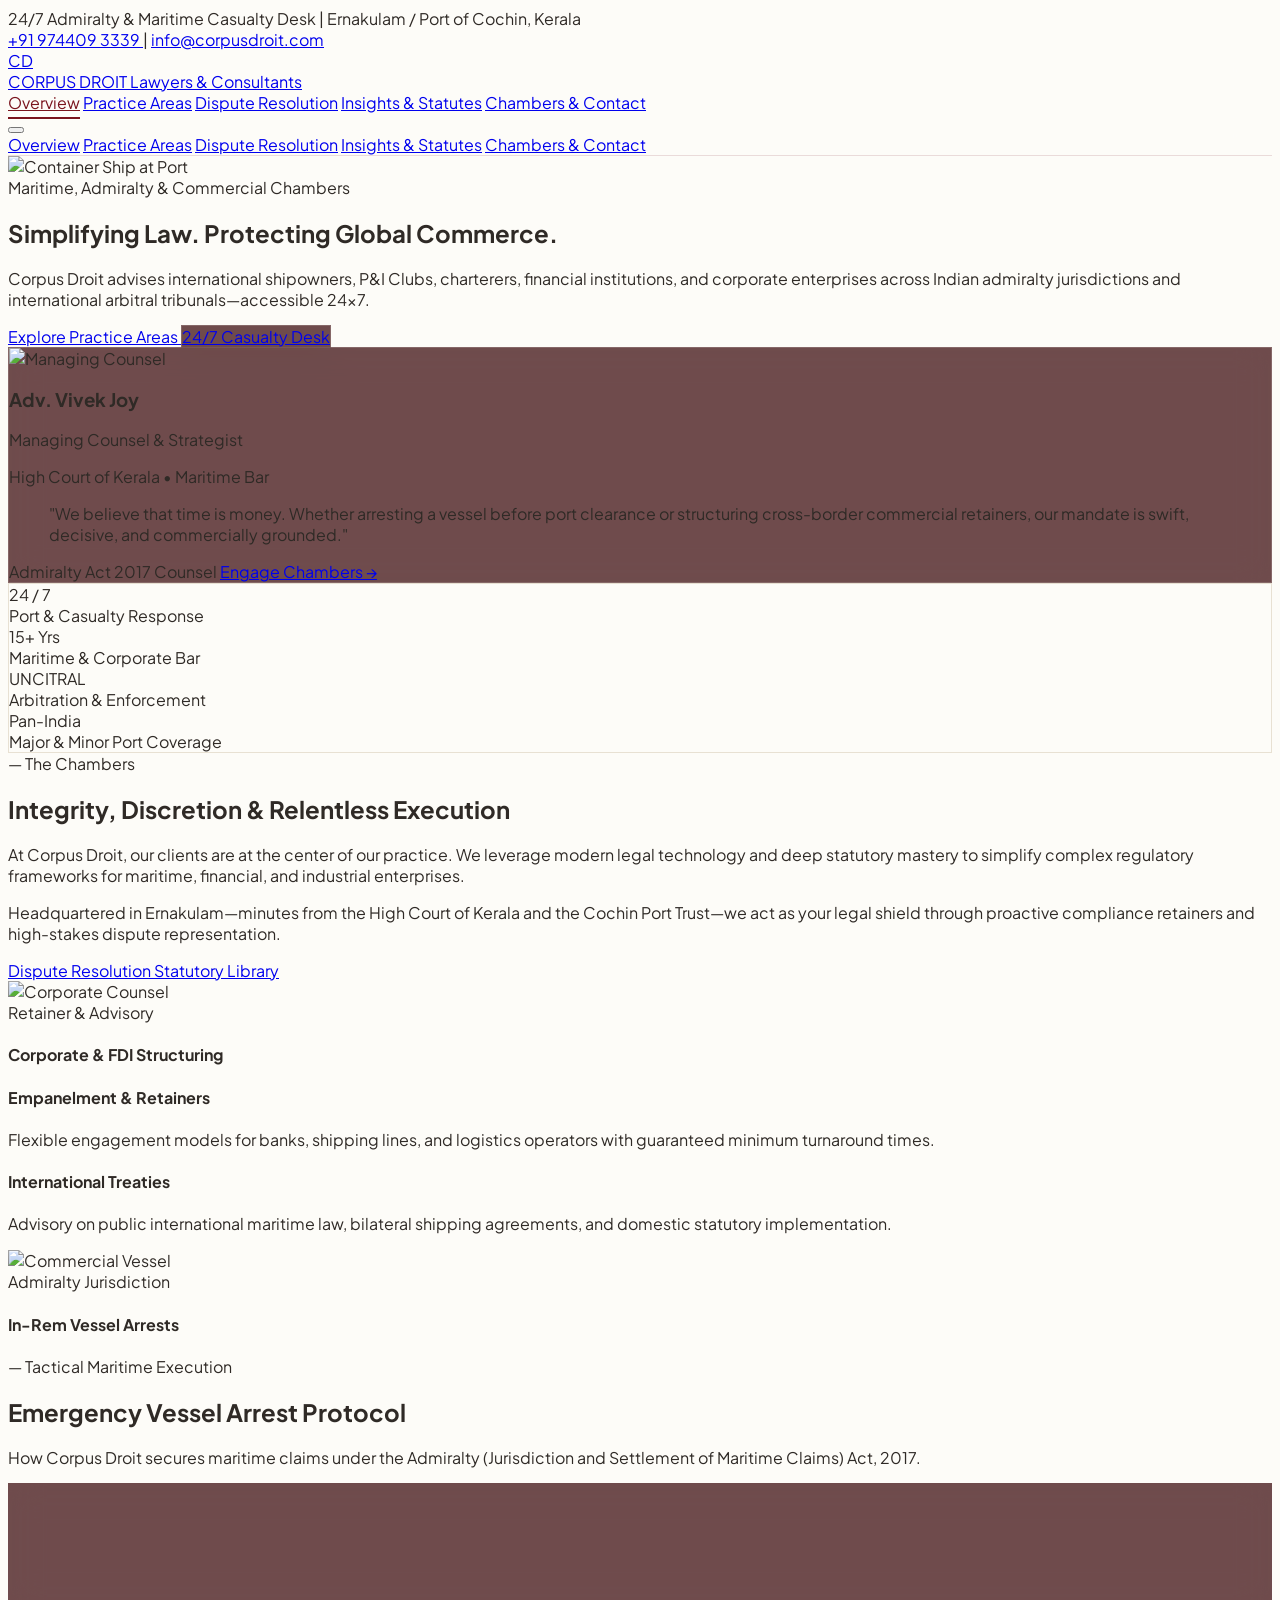
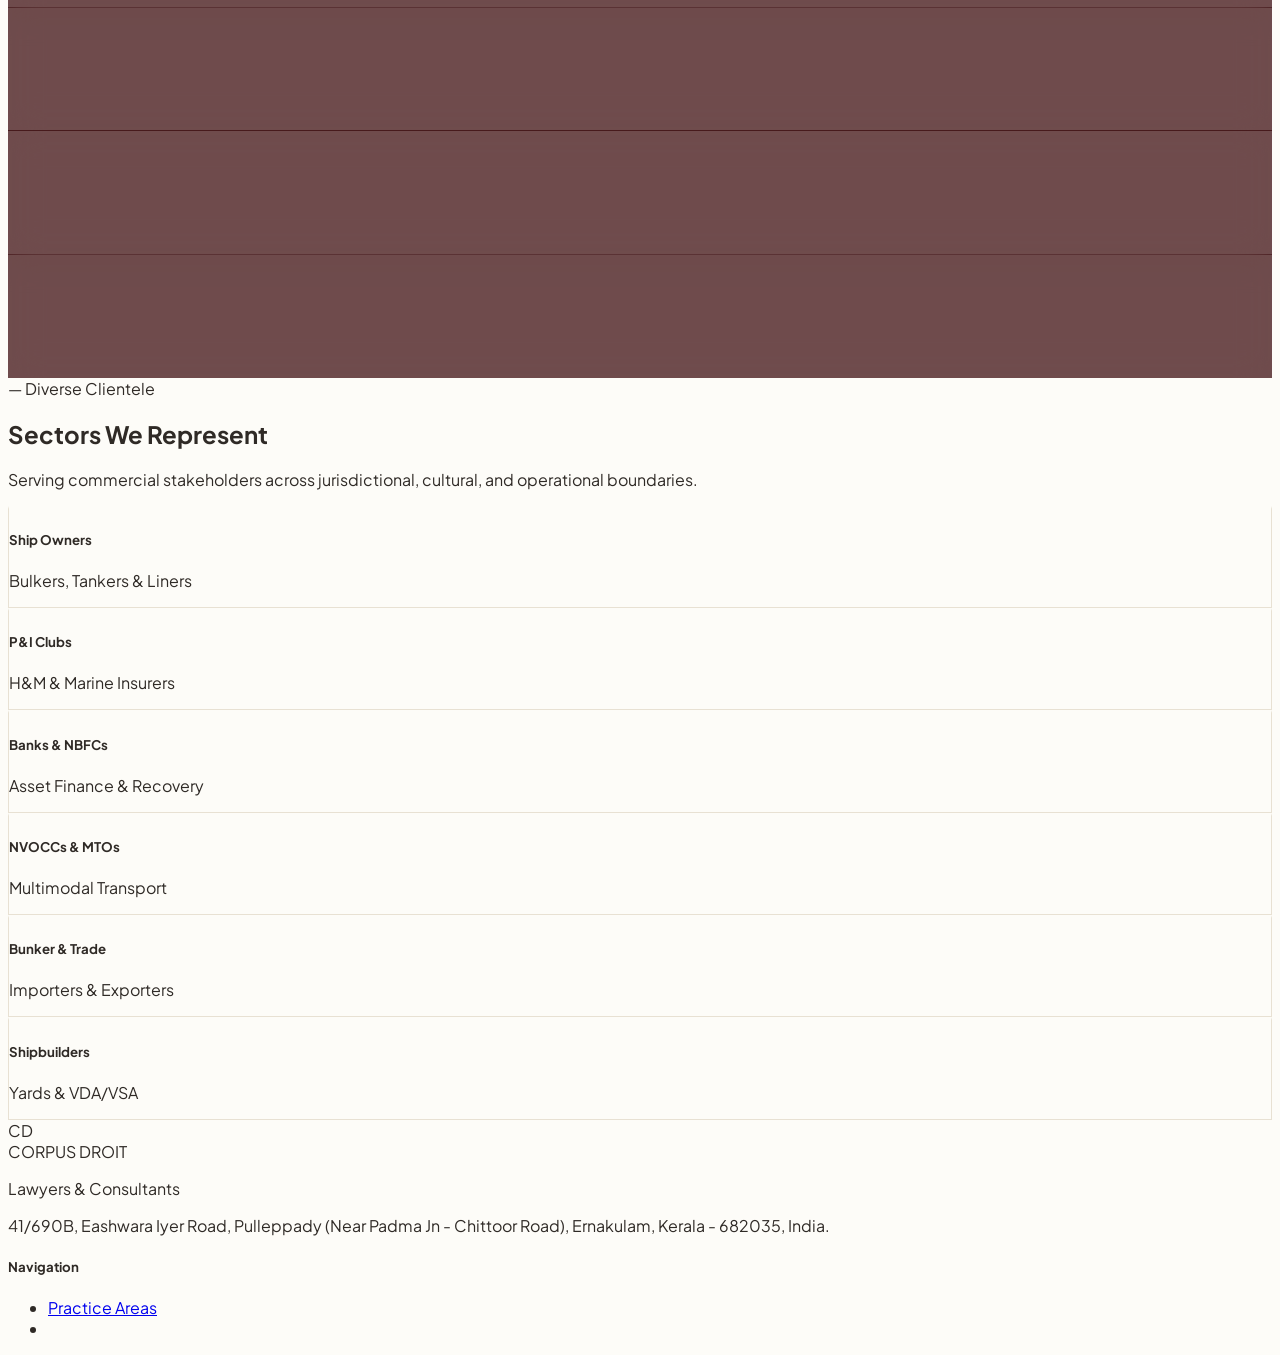
==== docs/corpus droit index.html @ 8329425f "Add files via upload" ====
<!DOCTYPE html>
<html lang="en" class="scroll-smooth">
<head>
  <meta charset="UTF-8">
  <meta name="viewport" content="width=device-width, initial-scale=1.0">
  <title>Corpus Droit | Advocates &amp; Maritime Legal Consultants</title>
  <link rel="preconnect" href="https://fonts.googleapis.com">
  <link rel="preconnect" href="https://fonts.gstatic.com" crossorigin>
  <link href="https://fonts.googleapis.com/css2?family=Cinzel:wght@600;700&family=Playfair+Display:ital,wght@0,600;0,700;1,600&family=Plus+Jakarta+Sans:wght@400;500;600;700&display=swap" rel="stylesheet">
  <script src="https://cdn.tailwindcss.com"></script>
  <script src="https://unpkg.com/lucide@latest"></script>
  <link rel="stylesheet" href="styles.css">
  <script src="main.js"></script>
</head>
<body class="bg-brand-ivory-50 text-brand-ink-800 antialiased">

  <!-- TOP 24/7 CASUALTY STRIP -->
  <div class="bg-brand-red-950 text-brand-ivory-100 text-[11px] py-2 px-4 sm:px-8 border-b border-brand-brass/30">
    <div class="max-w-7xl mx-auto flex justify-between items-center">
      <div class="flex items-center gap-4">
        <span class="flex items-center gap-2 font-semibold text-brand-ivory-50">
          <span class="w-2 h-2 rounded-full bg-emerald-400 animate-pulse"></span>
          24/7 Admiralty &amp; Maritime Casualty Desk
        </span>
        <span class="hidden md:inline text-brand-ivory-300/40">|</span>
        <span class="hidden md:inline text-brand-ivory-200">Ernakulam / Port of Cochin, Kerala</span>
      </div>
      <div class="flex items-center gap-4 font-medium">
        <a href="tel:+919744093339" class="hover:text-brand-brass transition flex items-center gap-1.5">
          <i data-lucide="phone-call" class="w-3 h-3 text-brand-brass"></i> +91 974409 3339
        </a>
        <span class="hidden sm:inline text-brand-ivory-300/40">|</span>
        <a href="mailto:info@corpusdroit.com" class="hidden sm:inline hover:text-brand-brass transition">info@corpusdroit.com</a>
      </div>
    </div>
  </div>

  <!-- STICKY IVORY GLASS HEADER -->
  <header class="sticky top-0 z-50 glass-ivory">
    <div class="max-w-7xl mx-auto px-4 sm:px-8 h-20 flex justify-between items-center">
      <a href="index.html" class="flex items-center gap-3.5 group">
        <div class="w-10 h-10 rounded-[3px] bg-brand-red-800 text-brand-ivory-50 font-logo font-bold text-lg flex items-center justify-center shadow-sm border border-brand-brass/40 group-hover:bg-brand-red-700 transition">
          CD
        </div>
        <div class="flex flex-col">
          <span class="font-logo text-xl sm:text-2xl font-bold tracking-[0.16em] text-brand-red-950">CORPUS DROIT</span>
          <span class="text-[9px] tracking-[0.26em] text-brand-red-800 uppercase font-bold -mt-0.5">Lawyers &amp; Consultants</span>
        </div>
      </a>

      <nav class="hidden lg:flex items-center space-x-8 text-xs font-bold uppercase tracking-wider text-brand-ink-800">
        <a href="index.html" class="nav-link-active">Overview</a>
        <a href="practices.html" class="hover:text-brand-red-800 transition">Practice Areas</a>
        <a href="dispute-resolution.html" class="hover:text-brand-red-800 transition">Dispute Resolution</a>
        <a href="insights.html" class="hover:text-brand-red-800 transition">Insights &amp; Statutes</a>
        <a href="contact.html" class="px-5 py-2.5 bg-brand-red-800 text-brand-ivory-50 rounded-[3px] hover:bg-brand-red-700 transition shadow-sm">Chambers &amp; Contact</a>
      </nav>

      <button id="mobileMenuBtn" class="lg:hidden text-brand-red-950 p-2" aria-label="Toggle Menu">
        <i data-lucide="menu" class="w-6 h-6"></i>
      </button>
    </div>

    <div id="mobileMenu" class="hidden lg:hidden bg-brand-ivory-50 border-t border-brand-ivory-200 px-6 py-5 space-y-3 text-xs font-bold uppercase tracking-wider">
      <a href="index.html" class="block py-2 text-brand-red-800">Overview</a>
      <a href="practices.html" class="block py-2 text-brand-ink-800">Practice Areas</a>
      <a href="dispute-resolution.html" class="block py-2 text-brand-ink-800">Dispute Resolution</a>
      <a href="insights.html" class="block py-2 text-brand-ink-800">Insights &amp; Statutes</a>
      <a href="contact.html" class="block py-2 text-brand-red-800">Chambers &amp; Contact</a>
    </div>
  </header>

  <main>
    <!-- HERO SECTION -->
    <section class="relative bg-brand-red-950 text-brand-ivory-50 min-h-[82vh] flex items-center overflow-hidden border-b-2 border-brand-brass/50">
      <div class="absolute inset-0">
        <img src="https://images.unsplash.com/photo-1518241353330-0f7941c2d9b5?auto=format&fit=crop&w=2000&q=80" alt="Container Ship at Port" class="w-full h-full object-cover opacity-25">
        <div class="absolute inset-0 bg-gradient-to-r from-[#38070B] via-[#38070B]/85 to-[#38070B]/40"></div>
      </div>

      <div class="relative max-w-7xl mx-auto px-4 sm:px-8 py-20 w-full">
        <div class="grid grid-cols-1 lg:grid-cols-12 gap-12 items-center">
          <div class="lg:col-span-7">
            <div class="inline-flex items-center gap-2 px-3.5 py-1.5 rounded-[3px] bg-brand-ivory-50/10 border border-brand-brass/40 text-brand-ivory-100 text-[11px] font-bold tracking-[0.18em] uppercase mb-6 backdrop-blur-md">
              <i data-lucide="anchor" class="w-3.5 h-3.5 text-brand-brass"></i>
              Maritime, Admiralty &amp; Commercial Chambers
            </div>
            <h1 class="font-serif text-4xl sm:text-6xl font-bold leading-[1.12] text-brand-ivory-50 mb-6">
              Simplifying Law. <span class="italic text-brand-brass">Protecting</span> Global Commerce.
            </h1>
            <p class="text-sm sm:text-base text-brand-ivory-200 leading-relaxed max-w-2xl mb-8">
              Corpus Droit advises international shipowners, P&amp;I Clubs, charterers, financial institutions, and corporate enterprises across Indian admiralty jurisdictions and international arbitral tribunals—accessible 24x7.
            </p>
            <div class="flex flex-wrap gap-4">
              <a href="practices.html" class="px-7 py-3.5 bg-brand-ivory-50 text-brand-red-950 font-bold text-xs uppercase tracking-widest rounded-[3px] hover:bg-brand-ivory-200 transition shadow-lg inline-flex items-center gap-2">
                Explore Practice Areas <i data-lucide="arrow-right" class="w-4 h-4"></i>
              </a>
              <a href="contact.html" class="px-7 py-3.5 glass-oxblood text-brand-ivory-50 font-bold text-xs uppercase tracking-widest rounded-[3px] hover:bg-brand-red-800/80 transition inline-flex items-center gap-2">
                <i data-lucide="shield-alert" class="w-4 h-4 text-brand-brass"></i> 24/7 Casualty Desk
              </a>
            </div>
          </div>

          <!-- LEAD COUNSEL GLASS CARD -->
          <div class="lg:col-span-5">
            <div class="glass-oxblood rounded-md p-8 shadow-2xl">
              <div class="flex items-center gap-4 mb-6">
                <img src="https://images.unsplash.com/photo-1556157382-97eda2d62296?auto=format&fit=crop&w=400&q=80" alt="Managing Counsel" class="w-16 h-16 rounded-full object-cover border-2 border-brand-brass shadow-md">
                <div>
                  <h3 class="font-serif text-xl font-bold text-brand-ivory-50">Adv. Vivek Joy</h3>
                  <p class="text-[11px] font-bold text-brand-brass uppercase tracking-wider">Managing Counsel &amp; Strategist</p>
                  <p class="text-[11px] text-brand-ivory-200/80 mt-0.5">High Court of Kerala &bull; Maritime Bar</p>
                </div>
              </div>
              <blockquote class="text-xs text-brand-ivory-100/90 italic leading-relaxed border-l-2 border-brand-brass pl-4 mb-6">
                "We believe that time is money. Whether arresting a vessel before port clearance or structuring cross-border commercial retainers, our mandate is swift, decisive, and commercially grounded."
              </blockquote>
              <div class="pt-4 border-t border-brand-ivory-50/15 flex justify-between items-center text-[11px] text-brand-ivory-200">
                <span>Admiralty Act 2017 Counsel</span>
                <a href="contact.html" class="text-brand-brass font-bold hover:underline">Engage Chambers &rarr;</a>
              </div>
            </div>
          </div>
        </div>
      </div>
    </section>

    <!-- FLOATING METRICS BAR -->
    <section class="relative -mt-8 z-10 max-w-6xl mx-auto px-4 sm:px-8">
      <div class="glass-card-ivory rounded-md shadow-xl p-6 sm:p-8 grid grid-cols-2 lg:grid-cols-4 gap-6 divide-y lg:divide-y-0 lg:divide-x divide-brand-ivory-200">
        <div class="text-center pt-3 lg:pt-0">
          <div class="font-serif text-3xl sm:text-4xl font-bold text-brand-red-800">24 / 7</div>
          <div class="text-[11px] font-bold uppercase tracking-widest text-brand-ink-600 mt-1">Port &amp; Casualty Response</div>
        </div>
        <div class="text-center pt-3 lg:pt-0">
          <div class="font-serif text-3xl sm:text-4xl font-bold text-brand-red-800">15+ Yrs</div>
          <div class="text-[11px] font-bold uppercase tracking-widest text-brand-ink-600 mt-1">Maritime &amp; Corporate Bar</div>
        </div>
        <div class="text-center pt-3 lg:pt-0">
          <div class="font-serif text-3xl sm:text-4xl font-bold text-brand-red-800">UNCITRAL</div>
          <div class="text-[11px] font-bold uppercase tracking-widest text-brand-ink-600 mt-1">Arbitration &amp; Enforcement</div>
        </div>
        <div class="text-center pt-3 lg:pt-0">
          <div class="font-serif text-3xl sm:text-4xl font-bold text-brand-red-800">Pan-India</div>
          <div class="text-[11px] font-bold uppercase tracking-widest text-brand-ink-600 mt-1">Major &amp; Minor Port Coverage</div>
        </div>
      </div>
    </section>

    <!-- FIRM ETHOS & VISUAL GALLERY -->
    <section class="py-24 bg-brand-ivory-50">
      <div class="max-w-7xl mx-auto px-4 sm:px-8">
        <div class="grid grid-cols-1 lg:grid-cols-12 gap-14 items-center">
          <div class="lg:col-span-5">
            <span class="text-[11px] font-bold text-brand-red-800 uppercase tracking-[0.18em]">— The Chambers</span>
            <h2 class="font-serif text-3xl sm:text-4xl font-bold text-brand-ink-950 mt-3 mb-6 leading-tight">
              Integrity, Discretion &amp; Relentless Execution
            </h2>
            <p class="text-sm text-brand-ink-600 leading-relaxed mb-4">
              At Corpus Droit, our clients are at the center of our practice. We leverage modern legal technology and deep statutory mastery to simplify complex regulatory frameworks for maritime, financial, and industrial enterprises.
            </p>
            <p class="text-sm text-brand-ink-600 leading-relaxed mb-8">
              Headquartered in Ernakulam—minutes from the High Court of Kerala and the Cochin Port Trust—we act as your legal shield through proactive compliance retainers and high-stakes dispute representation.
            </p>
            <div class="flex flex-wrap gap-4">
              <a href="dispute-resolution.html" class="px-6 py-3 bg-brand-red-800 text-brand-ivory-50 text-xs font-bold uppercase tracking-wider rounded-[3px] hover:bg-brand-red-700 transition">
                Dispute Resolution
              </a>
              <a href="insights.html" class="px-6 py-3 border border-brand-red-800 text-brand-red-800 text-xs font-bold uppercase tracking-wider rounded-[3px] hover:bg-brand-red-800 hover:text-brand-ivory-50 transition">
                Statutory Library
              </a>
            </div>
          </div>

          <div class="lg:col-span-7 grid grid-cols-1 sm:grid-cols-2 gap-6">
            <div class="space-y-6">
              <div class="relative rounded-md overflow-hidden shadow-lg group">
                <img src="https://images.unsplash.com/photo-1507679799987-c73779587ccf?auto=format&fit=crop&w=600&q=80" alt="Corporate Counsel" class="w-full h-64 object-cover group-hover:scale-105 transition duration-500">
                <div class="absolute inset-0 bg-gradient-to-t from-[#38070B]/90 via-transparent to-transparent flex items-end p-5">
                  <div>
                    <span class="text-[10px] font-bold text-brand-brass uppercase tracking-widest">Retainer &amp; Advisory</span>
                    <h4 class="font-serif text-brand-ivory-50 font-bold text-lg">Corporate &amp; FDI Structuring</h4>
                  </div>
                </div>
              </div>
              <div class="p-6 bg-brand-ivory-100 border border-brand-ivory-200 rounded-md">
                <div class="w-10 h-10 rounded-[3px] bg-brand-red-100 text-brand-red-800 flex items-center justify-center mb-3">
                  <i data-lucide="briefcase" class="w-5 h-5"></i>
                </div>
                <h4 class="font-serif text-lg font-bold text-brand-ink-950 mb-2">Empanelment &amp; Retainers</h4>
                <p class="text-xs text-brand-ink-600 leading-relaxed">Flexible engagement models for banks, shipping lines, and logistics operators with guaranteed minimum turnaround times.</p>
              </div>
            </div>

            <div class="space-y-6 sm:mt-8">
              <div class="p-6 bg-brand-ivory-100 border border-brand-ivory-200 rounded-md">
                <div class="w-10 h-10 rounded-[3px] bg-brand-red-100 text-brand-red-800 flex items-center justify-center mb-3">
                  <i data-lucide="globe-2" class="w-5 h-5"></i>
                </div>
                <h4 class="font-serif text-lg font-bold text-brand-ink-950 mb-2">International Treaties</h4>
                <p class="text-xs text-brand-ink-600 leading-relaxed">Advisory on public international maritime law, bilateral shipping agreements, and domestic statutory implementation.</p>
              </div>
              <div class="relative rounded-md overflow-hidden shadow-lg group">
                <img src="https://images.unsplash.com/photo-1541872703-74c5e44368f9?auto=format&fit=crop&w=600&q=80" alt="Commercial Vessel" class="w-full h-64 object-cover group-hover:scale-105 transition duration-500">
                <div class="absolute inset-0 bg-gradient-to-t from-[#38070B]/90 via-transparent to-transparent flex items-end p-5">
                  <div>
                    <span class="text-[10px] font-bold text-brand-brass uppercase tracking-widest">Admiralty Jurisdiction</span>
                    <h4 class="font-serif text-brand-ivory-50 font-bold text-lg">In-Rem Vessel Arrests</h4>
                  </div>
                </div>
              </div>
            </div>
          </div>
        </div>
      </div>
    </section>

    <!-- INFOGRAPHIC: EMERGENCY VESSEL ARREST WORKFLOW -->
    <section class="py-24 bg-brand-red-950 text-brand-ivory-50 border-y border-brand-brass/30">
      <div class="max-w-7xl mx-auto px-4 sm:px-8">
        <div class="text-center max-w-2xl mx-auto mb-16">
          <span class="text-[11px] font-bold text-brand-brass uppercase tracking-[0.18em]">— Tactical Maritime Execution</span>
          <h2 class="font-serif text-3xl sm:text-4xl font-bold mt-2 mb-4">Emergency Vessel Arrest Protocol</h2>
          <p class="text-xs sm:text-sm text-brand-ivory-200">How Corpus Droit secures maritime claims under the Admiralty (Jurisdiction and Settlement of Maritime Claims) Act, 2017.</p>
        </div>

        <div class="grid grid-cols-1 md:grid-cols-4 gap-6">
          <div class="glass-oxblood p-6 rounded-md relative">
            <span class="font-serif text-4xl font-bold text-brand-ivory-50/15 absolute top-4 right-5">01</span>
            <div class="w-10 h-10 rounded-[3px] bg-brand-red-800 text-brand-brass flex items-center justify-center mb-4">
              <i data-lucide="radio" class="w-5 h-5"></i>
            </div>
            <h4 class="font-serif text-lg font-bold text-brand-ivory-50 mb-2">Claim Verification</h4>
            <p class="text-xs text-brand-ivory-200 leading-relaxed">Rapid audit of Section 4 maritime claims (bunkers, crew wages, charter defaults, cargo damage) and vessel AIS tracking.</p>
          </div>

          <div class="glass-oxblood p-6 rounded-md relative">
            <span class="font-serif text-4xl font-bold text-brand-ivory-50/15 absolute top-4 right-5">02</span>
            <div class="w-10 h-10 rounded-[3px] bg-brand-red-800 text-brand-brass flex items-center justify-center mb-4">
              <i data-lucide="file-search" class="w-5 h-5"></i>
            </div>
            <h4 class="font-serif text-lg font-bold text-brand-ivory-50 mb-2">Caveat &amp; Plaint</h4>
            <p class="text-xs text-brand-ivory-200 leading-relaxed">Inspection of the High Court Caveat Warrant Register and immediate drafting of the Admiralty Suit &amp; Urgency Affidavit.</p>
          </div>

          <div class="glass-oxblood p-6 rounded-md relative">
            <span class="font-serif text-4xl font-bold text-brand-ivory-50/15 absolute top-4 right-5">03</span>
            <div class="w-10 h-10 rounded-[3px] bg-brand-red-800 text-brand-brass flex items-center justify-center mb-4">
              <i data-lucide="gavel" class="w-5 h-5"></i>
            </div>
            <h4 class="font-serif text-lg font-bold text-brand-ivory-50 mb-2">Ex-Parte Warrant</h4>
            <p class="text-xs text-brand-ivory-200 leading-relaxed">Urgent mention before the Admiralty Bench for an ex-parte Warrant of Arrest against the vessel, hull, machinery, and tackle.</p>
          </div>

          <div class="glass-oxblood p-6 rounded-md relative">
            <span class="font-serif text-4xl font-bold text-brand-ivory-50/15 absolute top-4 right-5">04</span>
            <div class="w-10 h-10 rounded-[3px] bg-brand-red-800 text-brand-brass flex items-center justify-center mb-4">
              <i data-lucide="anchor" class="w-5 h-5"></i>
            </div>
            <h4 class="font-serif text-lg font-bold text-brand-ivory-50 mb-2">Port Execution</h4>
            <p class="text-xs text-brand-ivory-200 leading-relaxed">Immediate service on the Admiralty Marshall, Port Conservator, and Customs to withhold outward port clearance until security is furnished.</p>
          </div>
        </div>
      </div>
    </section>

    <!-- CLIENT SECTORS -->
    <section class="py-24 bg-brand-ivory-100 border-b border-brand-ivory-200">
      <div class="max-w-7xl mx-auto px-4 sm:px-8 text-center">
        <span class="text-[11px] font-bold text-brand-red-800 uppercase tracking-[0.18em]">— Diverse Clientele</span>
        <h2 class="font-serif text-3xl sm:text-4xl font-bold text-brand-ink-950 mt-2 mb-4">Sectors We Represent</h2>
        <p class="text-sm text-brand-ink-600 max-w-2xl mx-auto mb-14">Serving commercial stakeholders across jurisdictional, cultural, and operational boundaries.</p>

        <div class="grid grid-cols-2 md:grid-cols-3 lg:grid-cols-6 gap-5">
          <div class="heritage-card p-6 rounded-md">
            <i data-lucide="ship" class="w-7 h-7 text-brand-red-800 mx-auto mb-3"></i>
            <h5 class="text-xs font-bold text-brand-ink-950">Ship Owners</h5>
            <p class="text-[11px] text-brand-ink-600 mt-1">Bulkers, Tankers &amp; Liners</p>
          </div>
          <div class="heritage-card p-6 rounded-md">
            <i data-lucide="shield" class="w-7 h-7 text-brand-red-800 mx-auto mb-3"></i>
            <h5 class="text-xs font-bold text-brand-ink-950">P&amp;I Clubs</h5>
            <p class="text-[11px] text-brand-ink-600 mt-1">H&amp;M &amp; Marine Insurers</p>
          </div>
          <div class="heritage-card p-6 rounded-md">
            <i data-lucide="landmark" class="w-7 h-7 text-brand-red-800 mx-auto mb-3"></i>
            <h5 class="text-xs font-bold text-brand-ink-950">Banks &amp; NBFCs</h5>
            <p class="text-[11px] text-brand-ink-600 mt-1">Asset Finance &amp; Recovery</p>
          </div>
          <div class="heritage-card p-6 rounded-md">
            <i data-lucide="container" class="w-7 h-7 text-brand-red-800 mx-auto mb-3"></i>
            <h5 class="text-xs font-bold text-brand-ink-950">NVOCCs &amp; MTOs</h5>
            <p class="text-[11px] text-brand-ink-600 mt-1">Multimodal Transport</p>
          </div>
          <div class="heritage-card p-6 rounded-md">
            <i data-lucide="fuel" class="w-7 h-7 text-brand-red-800 mx-auto mb-3"></i>
            <h5 class="text-xs font-bold text-brand-ink-950">Bunker &amp; Trade</h5>
            <p class="text-[11px] text-brand-ink-600 mt-1">Importers &amp; Exporters</p>
          </div>
          <div class="heritage-card p-6 rounded-md">
            <i data-lucide="hammer" class="w-7 h-7 text-brand-red-800 mx-auto mb-3"></i>
            <h5 class="text-xs font-bold text-brand-ink-950">Shipbuilders</h5>
            <p class="text-[11px] text-brand-ink-600 mt-1">Yards &amp; VDA/VSA</p>
          </div>
        </div>
      </div>
    </section>
  </main>

  <!-- GLOBAL FOOTER -->
  <footer class="bg-brand-red-950 text-brand-ivory-100 pt-16 pb-8 border-t-2 border-brand-brass/50 text-xs">
    <div class="max-w-7xl mx-auto px-4 sm:px-8">
      <div class="grid grid-cols-1 md:grid-cols-4 gap-10 pb-12 border-b border-brand-ivory-50/15">
        <div class="md:col-span-2">
          <div class="flex items-center gap-3 mb-3">
            <div class="w-8 h-8 rounded-[3px] bg-brand-red-800 text-brand-ivory-50 font-logo font-bold flex items-center justify-center border border-brand-brass/40">CD</div>
            <span class="font-logo text-xl font-bold tracking-[0.16em] text-brand-ivory-50">CORPUS DROIT</span>
          </div>
          <p class="text-[10px] tracking-[0.22em] text-brand-brass uppercase font-bold">Lawyers &amp; Consultants</p>
          <p class="text-brand-ivory-200/80 mt-4 leading-relaxed max-w-md">
            41/690B, Eashwara Iyer Road, Pulleppady (Near Padma Jn - Chittoor Road), Ernakulam, Kerala - 682035, India.
          </p>
        </div>

        <div>
          <h5 class="font-bold text-brand-ivory-50 uppercase tracking-widest mb-4">Navigation</h5>
          <ul class="space-y-2.5 text-brand-ivory-200/80">
            <li><a href="practices.html" class="hover:text-brand-brass transition">Practice Areas</a></li>
            <li><a href="dispute-resolution.html" class
---- docs/styles.css ----
/* ==========================================================================
   CORPUS DROIT — Heritage Ivory & Crimson Design System
   ========================================================================== */

:root {
  --red-950: #38070B;
  --red-900: #590D14;
  --red-800: #7A141D;
  --red-700: #991B26;
  --red-100: #F9ECEC;

  --ivory-50: #FDFCF8;
  --ivory-100: #F6F2E9;
  --ivory-200: #E8E1D3;
  --ivory-300: #D5CBB8;

  --ink-950: #181513;
  --ink-800: #2F2A26;
  --ink-600: #5E564F;
  --ink-400: #8F867D;

  --brass: #B08D57;
}

body {
  background-color: var(--ivory-50);
  color: var(--ink-800);
  font-family: 'Plus Jakarta Sans', sans-serif;
}

body.modal-open {
  overflow: hidden;
}

/* Glassmorphism Surfaces */
.glass-ivory {
  background: rgba(253, 252, 248, 0.86);
  backdrop-filter: blur(16px);
  -webkit-backdrop-filter: blur(16px);
  border-bottom: 1px solid rgba(122, 20, 29, 0.14);
}

.glass-oxblood {
  background: rgba(56, 7, 11, 0.72);
  backdrop-filter: blur(16px);
  -webkit-backdrop-filter: blur(16px);
  border: 1px solid rgba(253, 252, 248, 0.16);
}

.glass-card-ivory {
  background: rgba(253, 252, 248, 0.92);
  backdrop-filter: blur(12px);
  -webkit-backdrop-filter: blur(12px);
  border: 1px solid var(--ivory-200);
}

/* Practice & Editorial Card Hover */
.heritage-card {
  background-color: var(--ivory-50);
  border: 1px solid var(--ivory-200);
  border-top: 3px solid transparent;
  transition: transform 0.25s ease, border-color 0.25s ease, box-shadow 0.25s ease;
}

.heritage-card:hover {
  transform: translateY(-4px);
  border-top-color: var(--red-800);
  border-color: rgba(122, 20, 29, 0.35);
  box-shadow: 0 18px 36px -12px rgba(56, 7, 11, 0.12);
}

/* Active Navigation Underline */
.nav-link-active {
  color: var(--red-800) !important;
  position: relative;
}

.nav-link-active::after {
  content: '';
  position: absolute;
  bottom: -6px;
  left: 0;
  width: 100%;
  height: 2px;
  background-color: var(--red-800);
}

/* Custom Scrollbar for Modal */
.legal-scroll::-webkit-scrollbar {
  width: 6px;
}
.legal-scroll::-webkit-scrollbar-track {
  background: var(--ivory-100);
}
.legal-scroll::-webkit-scrollbar-thumb {
  background: var(--ivory-300);
  border-radius: 3px;
}
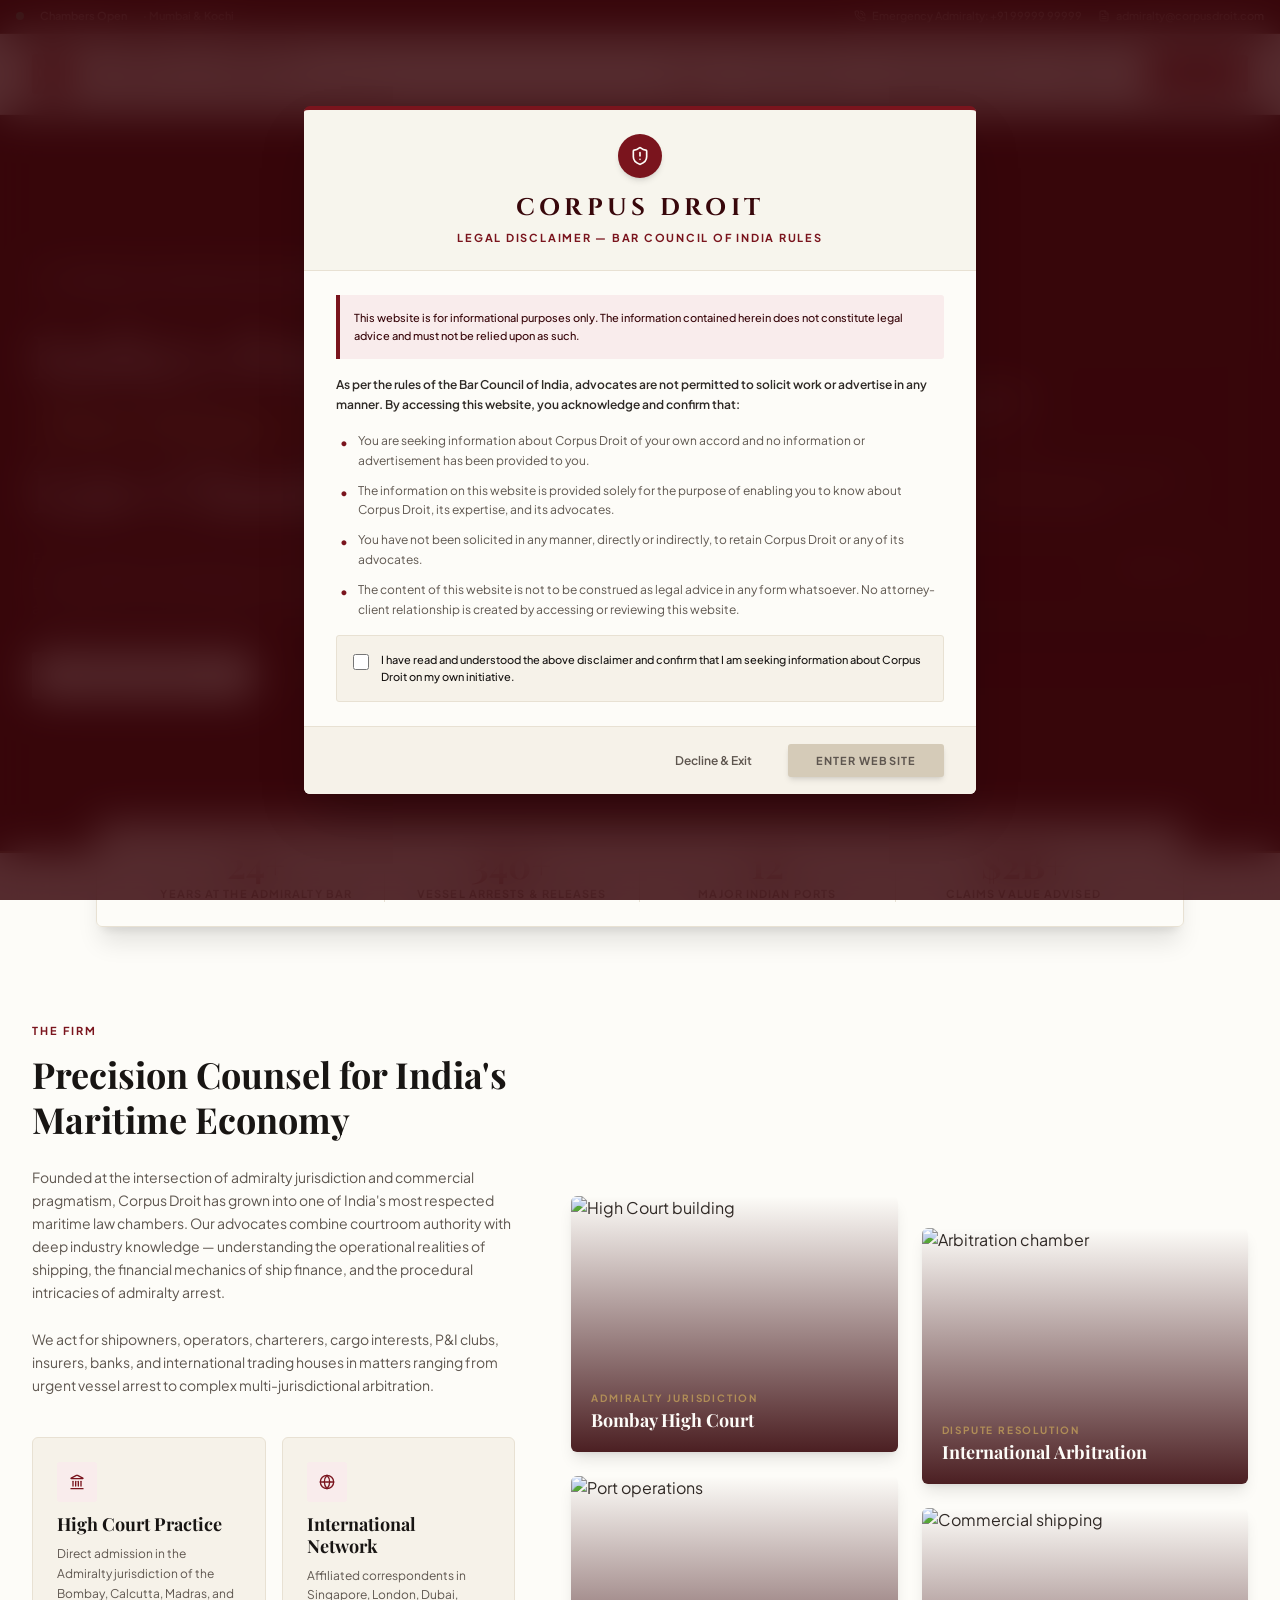
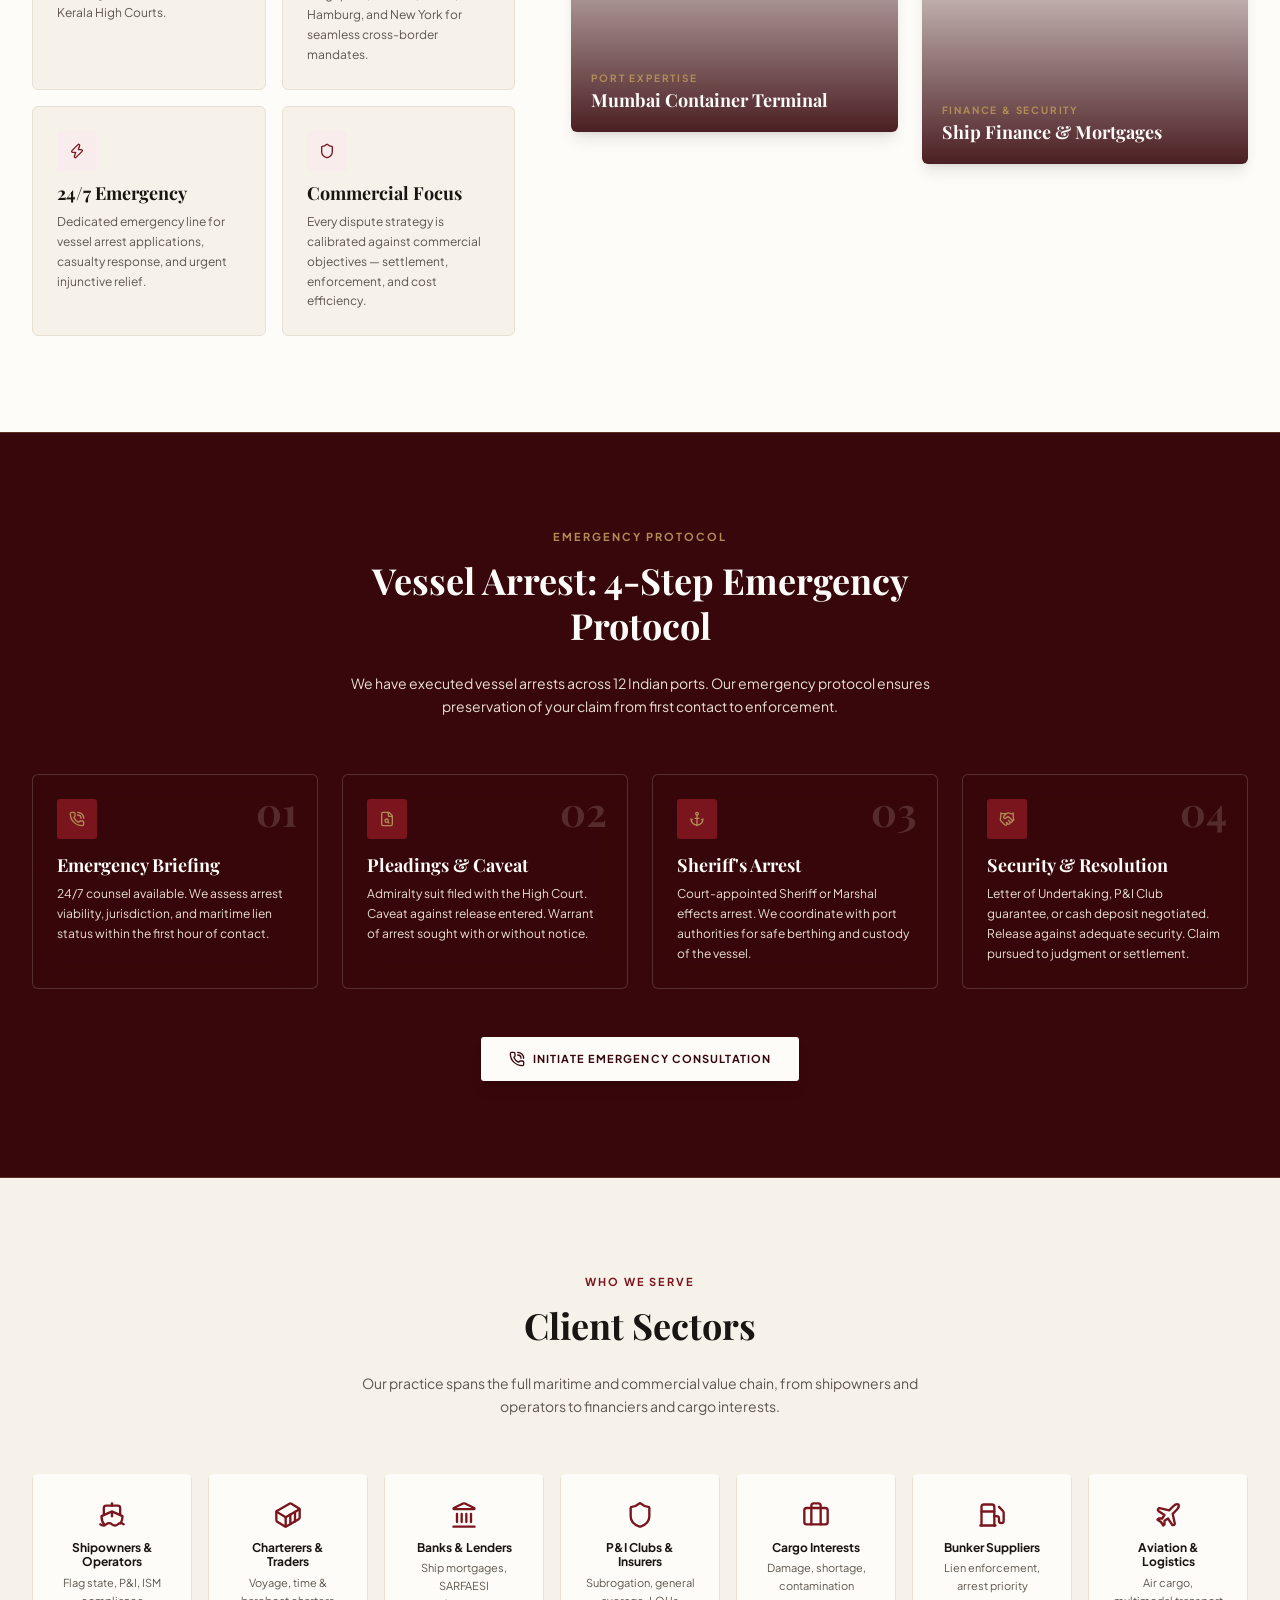
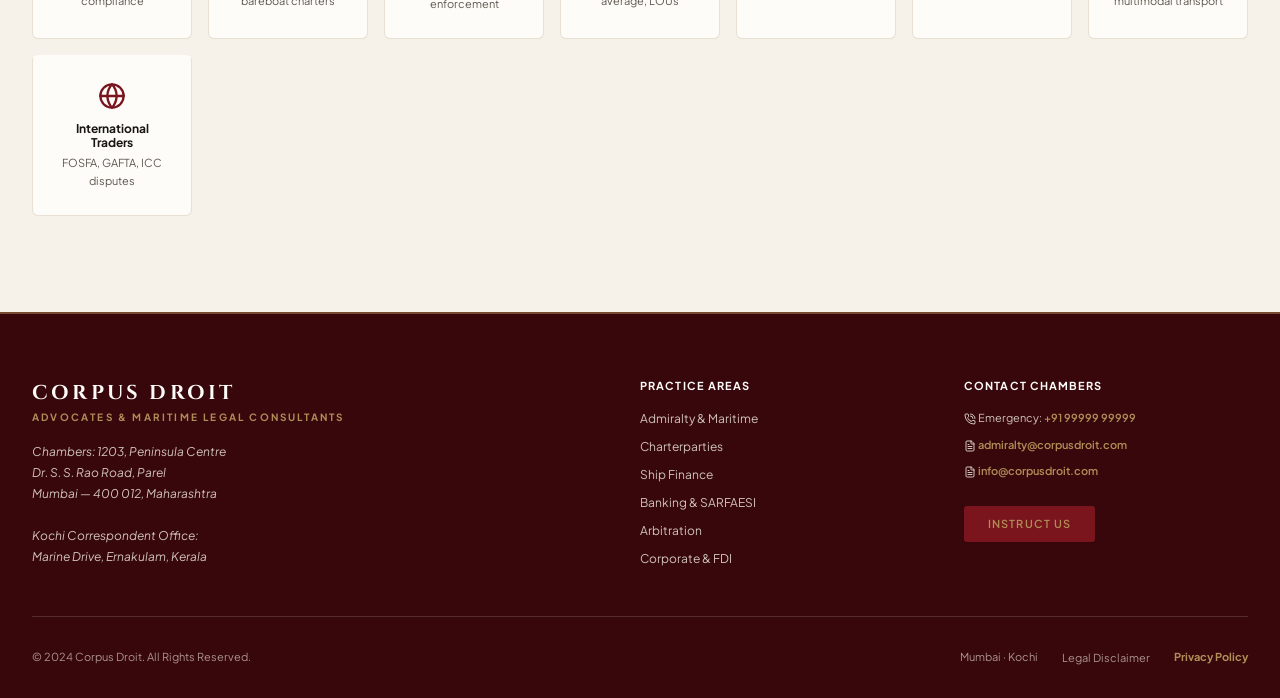
==== commit bc374411: "Re-engineer website: remove all CDN deps, bespoke CSS/JS - Remove Tailwind CDN and Lucide CDN from a" ====
--- a/docs/corpus droit index.html
+++ b/docs/corpus droit index.html
@@ -1,329 +1,396 @@
 <!DOCTYPE html>
-<html lang="en" class="scroll-smooth">
+<html lang="en">
 <head>
   <meta charset="UTF-8">
   <meta name="viewport" content="width=device-width, initial-scale=1.0">
-  <title>Corpus Droit | Advocates &amp; Maritime Legal Consultants</title>
+  <title>Corpus Droit — Advocates &amp; Maritime Legal Consultants</title>
+  <meta name="description" content="Corpus Droit is a premier Indian maritime and commercial law chambers with deep expertise in admiralty practice, ship arrest, charterparty disputes, and international arbitration.">
   <link rel="preconnect" href="https://fonts.googleapis.com">
   <link rel="preconnect" href="https://fonts.gstatic.com" crossorigin>
-  <link href="https://fonts.googleapis.com/css2?family=Cinzel:wght@600;700&family=Playfair+Display:ital,wght@0,600;0,700;1,600&family=Plus+Jakarta+Sans:wght@400;500;600;700&display=swap" rel="stylesheet">
-  <script src="https://cdn.tailwindcss.com"></script>
-  <script src="https://unpkg.com/lucide@latest"></script>
+  <link href="https://fonts.googleapis.com/css2?family=Cinzel:wght@700&family=Playfair+Display:ital,wght@0,700;1,700&family=Plus+Jakarta+Sans:wght@400;500;600;700&display=swap" rel="stylesheet">
   <link rel="stylesheet" href="styles.css">
-  <script src="main.js"></script>
 </head>
-<body class="bg-brand-ivory-50 text-brand-ink-800 antialiased">
-
-  <!-- TOP 24/7 CASUALTY STRIP -->
-  <div class="bg-brand-red-950 text-brand-ivory-100 text-[11px] py-2 px-4 sm:px-8 border-b border-brand-brass/30">
-    <div class="max-w-7xl mx-auto flex justify-between items-center">
-      <div class="flex items-center gap-4">
-        <span class="flex items-center gap-2 font-semibold text-brand-ivory-50">
-          <span class="w-2 h-2 rounded-full bg-emerald-400 animate-pulse"></span>
-          24/7 Admiralty &amp; Maritime Casualty Desk
-        </span>
-        <span class="hidden md:inline text-brand-ivory-300/40">|</span>
-        <span class="hidden md:inline text-brand-ivory-200">Ernakulam / Port of Cochin, Kerala</span>
-      </div>
-      <div class="flex items-center gap-4 font-medium">
-        <a href="tel:+919744093339" class="hover:text-brand-brass transition flex items-center gap-1.5">
-          <i data-lucide="phone-call" class="w-3 h-3 text-brand-brass"></i> +91 974409 3339
+<body>
+
+  <!-- Top Strip -->
+  <div class="top-strip">
+    <div class="top-strip__inner">
+      <div class="top-strip__status">
+        <span class="pulse-dot"></span>
+        <span>Chambers Open</span>
+        <span class="top-strip__location">· Mumbai &amp; Kochi</span>
+      </div>
+      <div class="top-strip__contacts">
+        <a href="tel:+919999999999">
+          <i data-lucide="phone-call" class="w-3 h-3"></i>
+          <span>Emergency Admiralty: +91 99999 99999</span>
         </a>
-        <span class="hidden sm:inline text-brand-ivory-300/40">|</span>
-        <a href="mailto:info@corpusdroit.com" class="hidden sm:inline hover:text-brand-brass transition">info@corpusdroit.com</a>
+        <a href="mailto:admiralty@corpusdroit.com" class="hide-mobile">
+          <i data-lucide="file-text" class="w-3 h-3"></i>
+          <span>admiralty@corpusdroit.com</span>
+        </a>
       </div>
     </div>
   </div>
 
-  <!-- STICKY IVORY GLASS HEADER -->
-  <header class="sticky top-0 z-50 glass-ivory">
-    <div class="max-w-7xl mx-auto px-4 sm:px-8 h-20 flex justify-between items-center">
-      <a href="index.html" class="flex items-center gap-3.5 group">
-        <div class="w-10 h-10 rounded-[3px] bg-brand-red-800 text-brand-ivory-50 font-logo font-bold text-lg flex items-center justify-center shadow-sm border border-brand-brass/40 group-hover:bg-brand-red-700 transition">
-          CD
-        </div>
-        <div class="flex flex-col">
-          <span class="font-logo text-xl sm:text-2xl font-bold tracking-[0.16em] text-brand-red-950">CORPUS DROIT</span>
-          <span class="text-[9px] tracking-[0.26em] text-brand-red-800 uppercase font-bold -mt-0.5">Lawyers &amp; Consultants</span>
+  <!-- Header -->
+  <header class="site-header">
+    <div class="site-header__inner">
+      <a href="corpus droit index.html" class="logo">
+        <div class="logo__mark">CD</div>
+        <div class="logo__text">
+          <span class="logo__name">CORPUS DROIT</span>
+          <span class="logo__sub">Advocates &amp; Maritime Legal Consultants</span>
         </div>
       </a>
-
-      <nav class="hidden lg:flex items-center space-x-8 text-xs font-bold uppercase tracking-wider text-brand-ink-800">
-        <a href="index.html" class="nav-link-active">Overview</a>
-        <a href="practices.html" class="hover:text-brand-red-800 transition">Practice Areas</a>
-        <a href="dispute-resolution.html" class="hover:text-brand-red-800 transition">Dispute Resolution</a>
-        <a href="insights.html" class="hover:text-brand-red-800 transition">Insights &amp; Statutes</a>
-        <a href="contact.html" class="px-5 py-2.5 bg-brand-red-800 text-brand-ivory-50 rounded-[3px] hover:bg-brand-red-700 transition shadow-sm">Chambers &amp; Contact</a>
+      <nav aria-label="Main navigation">
+        <ul class="site-nav">
+          <li><a href="corpus droit index.html" class="nav-active">Home</a></li>
+          <li><a href="practices.html">Practice Areas</a></li>
+          <li><a href="dispute-resolution.html">Dispute Resolution</a></li>
+          <li><a href="insights.html">Insights</a></li>
+          <li><a href="contact.html" class="btn-cta">Consult</a></li>
+        </ul>
       </nav>
-
-      <button id="mobileMenuBtn" class="lg:hidden text-brand-red-950 p-2" aria-label="Toggle Menu">
+      <button class="mobile-menu-btn" id="menuBtn" aria-label="Open menu">
         <i data-lucide="menu" class="w-6 h-6"></i>
       </button>
     </div>
-
-    <div id="mobileMenu" class="hidden lg:hidden bg-brand-ivory-50 border-t border-brand-ivory-200 px-6 py-5 space-y-3 text-xs font-bold uppercase tracking-wider">
-      <a href="index.html" class="block py-2 text-brand-red-800">Overview</a>
-      <a href="practices.html" class="block py-2 text-brand-ink-800">Practice Areas</a>
-      <a href="dispute-resolution.html" class="block py-2 text-brand-ink-800">Dispute Resolution</a>
-      <a href="insights.html" class="block py-2 text-brand-ink-800">Insights &amp; Statutes</a>
-      <a href="contact.html" class="block py-2 text-brand-red-800">Chambers &amp; Contact</a>
-    </div>
+    <ul class="mobile-nav" id="mobileNav">
+      <li><a href="corpus droit index.html" class="nav-active">Home</a></li>
+      <li><a href="practices.html">Practice Areas</a></li>
+      <li><a href="dispute-resolution.html">Dispute Resolution</a></li>
+      <li><a href="insights.html">Insights</a></li>
+      <li><a href="contact.html">Consult</a></li>
+    </ul>
   </header>
 
-  <main>
-    <!-- HERO SECTION -->
-    <section class="relative bg-brand-red-950 text-brand-ivory-50 min-h-[82vh] flex items-center overflow-hidden border-b-2 border-brand-brass/50">
-      <div class="absolute inset-0">
-        <img src="https://images.unsplash.com/photo-1518241353330-0f7941c2d9b5?auto=format&fit=crop&w=2000&q=80" alt="Container Ship at Port" class="w-full h-full object-cover opacity-25">
-        <div class="absolute inset-0 bg-gradient-to-r from-[#38070B] via-[#38070B]/85 to-[#38070B]/40"></div>
-      </div>
-
-      <div class="relative max-w-7xl mx-auto px-4 sm:px-8 py-20 w-full">
-        <div class="grid grid-cols-1 lg:grid-cols-12 gap-12 items-center">
-          <div class="lg:col-span-7">
-            <div class="inline-flex items-center gap-2 px-3.5 py-1.5 rounded-[3px] bg-brand-ivory-50/10 border border-brand-brass/40 text-brand-ivory-100 text-[11px] font-bold tracking-[0.18em] uppercase mb-6 backdrop-blur-md">
-              <i data-lucide="anchor" class="w-3.5 h-3.5 text-brand-brass"></i>
-              Maritime, Admiralty &amp; Commercial Chambers
-            </div>
-            <h1 class="font-serif text-4xl sm:text-6xl font-bold leading-[1.12] text-brand-ivory-50 mb-6">
-              Simplifying Law. <span class="italic text-brand-brass">Protecting</span> Global Commerce.
-            </h1>
-            <p class="text-sm sm:text-base text-brand-ivory-200 leading-relaxed max-w-2xl mb-8">
-              Corpus Droit advises international shipowners, P&amp;I Clubs, charterers, financial institutions, and corporate enterprises across Indian admiralty jurisdictions and international arbitral tribunals—accessible 24x7.
-            </p>
-            <div class="flex flex-wrap gap-4">
-              <a href="practices.html" class="px-7 py-3.5 bg-brand-ivory-50 text-brand-red-950 font-bold text-xs uppercase tracking-widest rounded-[3px] hover:bg-brand-ivory-200 transition shadow-lg inline-flex items-center gap-2">
-                Explore Practice Areas <i data-lucide="arrow-right" class="w-4 h-4"></i>
-              </a>
-              <a href="contact.html" class="px-7 py-3.5 glass-oxblood text-brand-ivory-50 font-bold text-xs uppercase tracking-widest rounded-[3px] hover:bg-brand-red-800/80 transition inline-flex items-center gap-2">
-                <i data-lucide="shield-alert" class="w-4 h-4 text-brand-brass"></i> 24/7 Casualty Desk
-              </a>
-            </div>
-          </div>
-
-          <!-- LEAD COUNSEL GLASS CARD -->
-          <div class="lg:col-span-5">
-            <div class="glass-oxblood rounded-md p-8 shadow-2xl">
-              <div class="flex items-center gap-4 mb-6">
-                <img src="https://images.unsplash.com/photo-1556157382-97eda2d62296?auto=format&fit=crop&w=400&q=80" alt="Managing Counsel" class="w-16 h-16 rounded-full object-cover border-2 border-brand-brass shadow-md">
+  <!-- Hero -->
+  <section class="hero">
+    <div class="hero__bg">
+      <img src="https://images.unsplash.com/photo-1558618666-fcd25c85cd64?w=1600&q=80" alt="Container ship at sea" loading="eager">
+    </div>
+    <div class="hero__overlay"></div>
+    <div class="hero__content">
+      <div class="hero__grid">
+        <div>
+          <div class="hero-badge">
+            <i data-lucide="anchor" class="w-3 h-3"></i>
+            <span>Admiralty &amp; Maritime Law Chambers</span>
+          </div>
+          <h1 class="hero-title">
+            India's Premier<br>
+            <em>Maritime &amp; Commercial</em><br>
+            Law Chambers
+          </h1>
+          <p class="hero-body">
+            From emergency vessel arrest at Indian ports to complex international arbitration, Corpus Droit provides specialised legal counsel to shipowners, charterers, cargo interests, P&amp;I clubs, and lenders across the maritime and commercial spectrum.
+          </p>
+          <div class="hero-actions">
+            <a href="practices.html" class="btn btn-primary">
+              Our Practice Areas
+              <i data-lucide="arrow-right" class="w-4 h-4"></i>
+            </a>
+            <a href="contact.html" class="btn btn-secondary">
+              <i data-lucide="phone-call" class="w-4 h-4 btn-icon"></i>
+              Emergency Consultation
+            </a>
+          </div>
+        </div>
+
+        <!-- Counsel Card -->
+        <div class="counsel-card">
+          <div class="counsel-card__header">
+            <img src="https://images.unsplash.com/photo-1507003211169-0a1dd7228f2d?w=200&q=80" alt="Senior Counsel" class="counsel-card__avatar">
+            <div>
+              <div class="counsel-card__name">Adv. Rajiv Menon</div>
+              <div class="counsel-card__title">Founding Partner</div>
+              <div class="counsel-card__court">High Court of Bombay · 24 Years</div>
+            </div>
+          </div>
+          <blockquote class="counsel-card__quote">
+            "Maritime law demands both technical precision and commercial acuity. We deploy both — in court and in conference."
+          </blockquote>
+          <div class="counsel-card__footer">
+            <div>
+              <div style="font-weight:700;color:var(--ivory-50)">Available 24/7</div>
+              <div>Vessel Arrest Matters</div>
+            </div>
+            <a href="contact.html">Engage Counsel →</a>
+          </div>
+        </div>
+      </div>
+    </div>
+  </section>
+
+  <!-- Metrics Bar -->
+  <div class="metrics-bar">
+    <div class="metrics-bar__inner">
+      <div class="metric-item">
+        <div class="metric-item__value">24+</div>
+        <div class="metric-item__label">Years at the Admiralty Bar</div>
+      </div>
+      <div class="metric-item">
+        <div class="metric-item__value">340+</div>
+        <div class="metric-item__label">Vessel Arrests &amp; Releases</div>
+      </div>
+      <div class="metric-item">
+        <div class="metric-item__value">12</div>
+        <div class="metric-item__label">Major Indian Ports</div>
+      </div>
+      <div class="metric-item">
+        <div class="metric-item__value">$2B+</div>
+        <div class="metric-item__label">Claims Value Advised</div>
+      </div>
+    </div>
+  </div>
+
+  <!-- Firm Ethos -->
+  <section style="padding: var(--space-24) 0; background-color: var(--ivory-50);">
+    <div class="container">
+      <div class="ethos-grid">
+        <!-- Left: text -->
+        <div>
+          <div class="section-label">The Firm</div>
+          <h2 class="section-title">Precision Counsel for India's Maritime Economy</h2>
+          <p class="section-body" style="margin-bottom:var(--space-6)">
+            Founded at the intersection of admiralty jurisdiction and commercial pragmatism, Corpus Droit has grown into one of India's most respected maritime law chambers. Our advocates combine courtroom authority with deep industry knowledge — understanding the operational realities of shipping, the financial mechanics of ship finance, and the procedural intricacies of admiralty arrest.
+          </p>
+          <p class="section-body" style="margin-bottom:var(--space-10)">
+            We act for shipowners, operators, charterers, cargo interests, P&amp;I clubs, insurers, banks, and international trading houses in matters ranging from urgent vessel arrest to complex multi-jurisdictional arbitration.
+          </p>
+          <div style="display:grid;grid-template-columns:1fr 1fr;gap:var(--space-4);">
+            <div class="info-tile">
+              <div class="info-tile__icon"><i data-lucide="landmark" class="w-4 h-4"></i></div>
+              <h4>High Court Practice</h4>
+              <p>Direct admission in the Admiralty jurisdiction of the Bombay, Calcutta, Madras, and Kerala High Courts.</p>
+            </div>
+            <div class="info-tile">
+              <div class="info-tile__icon"><i data-lucide="globe" class="w-4 h-4"></i></div>
+              <h4>International Network</h4>
+              <p>Affiliated correspondents in Singapore, London, Dubai, Hamburg, and New York for seamless cross-border mandates.</p>
+            </div>
+            <div class="info-tile">
+              <div class="info-tile__icon"><i data-lucide="zap" class="w-4 h-4"></i></div>
+              <h4>24/7 Emergency</h4>
+              <p>Dedicated emergency line for vessel arrest applications, casualty response, and urgent injunctive relief.</p>
+            </div>
+            <div class="info-tile">
+              <div class="info-tile__icon"><i data-lucide="shield" class="w-4 h-4"></i></div>
+              <h4>Commercial Focus</h4>
+              <p>Every dispute strategy is calibrated against commercial objectives — settlement, enforcement, and cost efficiency.</p>
+            </div>
+          </div>
+        </div>
+
+        <!-- Right: image gallery -->
+        <div class="ethos-gallery">
+          <div class="ethos-gallery__col">
+            <div class="image-overlay-card">
+              <img src="https://images.unsplash.com/photo-1580674684081-7617fbf3d745?w=600&q=80" alt="High Court building">
+              <div class="image-overlay-card__overlay">
                 <div>
-                  <h3 class="font-serif text-xl font-bold text-brand-ivory-50">Adv. Vivek Joy</h3>
-                  <p class="text-[11px] font-bold text-brand-brass uppercase tracking-wider">Managing Counsel &amp; Strategist</p>
-                  <p class="text-[11px] text-brand-ivory-200/80 mt-0.5">High Court of Kerala &bull; Maritime Bar</p>
+                  <span class="image-overlay-card__label">Admiralty Jurisdiction</span>
+                  <h4>Bombay High Court</h4>
                 </div>
               </div>
-              <blockquote class="text-xs text-brand-ivory-100/90 italic leading-relaxed border-l-2 border-brand-brass pl-4 mb-6">
-                "We believe that time is money. Whether arresting a vessel before port clearance or structuring cross-border commercial retainers, our mandate is swift, decisive, and commercially grounded."
-              </blockquote>
-              <div class="pt-4 border-t border-brand-ivory-50/15 flex justify-between items-center text-[11px] text-brand-ivory-200">
-                <span>Admiralty Act 2017 Counsel</span>
-                <a href="contact.html" class="text-brand-brass font-bold hover:underline">Engage Chambers &rarr;</a>
-              </div>
-            </div>
-          </div>
-        </div>
-      </div>
-    </section>
-
-    <!-- FLOATING METRICS BAR -->
-    <section class="relative -mt-8 z-10 max-w-6xl mx-auto px-4 sm:px-8">
-      <div class="glass-card-ivory rounded-md shadow-xl p-6 sm:p-8 grid grid-cols-2 lg:grid-cols-4 gap-6 divide-y lg:divide-y-0 lg:divide-x divide-brand-ivory-200">
-        <div class="text-center pt-3 lg:pt-0">
-          <div class="font-serif text-3xl sm:text-4xl font-bold text-brand-red-800">24 / 7</div>
-          <div class="text-[11px] font-bold uppercase tracking-widest text-brand-ink-600 mt-1">Port &amp; Casualty Response</div>
-        </div>
-        <div class="text-center pt-3 lg:pt-0">
-          <div class="font-serif text-3xl sm:text-4xl font-bold text-brand-red-800">15+ Yrs</div>
-          <div class="text-[11px] font-bold uppercase tracking-widest text-brand-ink-600 mt-1">Maritime &amp; Corporate Bar</div>
-        </div>
-        <div class="text-center pt-3 lg:pt-0">
-          <div class="font-serif text-3xl sm:text-4xl font-bold text-brand-red-800">UNCITRAL</div>
-          <div class="text-[11px] font-bold uppercase tracking-widest text-brand-ink-600 mt-1">Arbitration &amp; Enforcement</div>
-        </div>
-        <div class="text-center pt-3 lg:pt-0">
-          <div class="font-serif text-3xl sm:text-4xl font-bold text-brand-red-800">Pan-India</div>
-          <div class="text-[11px] font-bold uppercase tracking-widest text-brand-ink-600 mt-1">Major &amp; Minor Port Coverage</div>
-        </div>
-      </div>
-    </section>
-
-    <!-- FIRM ETHOS & VISUAL GALLERY -->
-    <section class="py-24 bg-brand-ivory-50">
-      <div class="max-w-7xl mx-auto px-4 sm:px-8">
-        <div class="grid grid-cols-1 lg:grid-cols-12 gap-14 items-center">
-          <div class="lg:col-span-5">
-            <span class="text-[11px] font-bold text-brand-red-800 uppercase tracking-[0.18em]">— The Chambers</span>
-            <h2 class="font-serif text-3xl sm:text-4xl font-bold text-brand-ink-950 mt-3 mb-6 leading-tight">
-              Integrity, Discretion &amp; Relentless Execution
-            </h2>
-            <p class="text-sm text-brand-ink-600 leading-relaxed mb-4">
-              At Corpus Droit, our clients are at the center of our practice. We leverage modern legal technology and deep statutory mastery to simplify complex regulatory frameworks for maritime, financial, and industrial enterprises.
-            </p>
-            <p class="text-sm text-brand-ink-600 leading-relaxed mb-8">
-              Headquartered in Ernakulam—minutes from the High Court of Kerala and the Cochin Port Trust—we act as your legal shield through proactive compliance retainers and high-stakes dispute representation.
-            </p>
-            <div class="flex flex-wrap gap-4">
-              <a href="dispute-resolution.html" class="px-6 py-3 bg-brand-red-800 text-brand-ivory-50 text-xs font-bold uppercase tracking-wider rounded-[3px] hover:bg-brand-red-700 transition">
-                Dispute Resolution
-              </a>
-              <a href="insights.html" class="px-6 py-3 border border-brand-red-800 text-brand-red-800 text-xs font-bold uppercase tracking-wider rounded-[3px] hover:bg-brand-red-800 hover:text-brand-ivory-50 transition">
-                Statutory Library
-              </a>
-            </div>
-          </div>
-
-          <div class="lg:col-span-7 grid grid-cols-1 sm:grid-cols-2 gap-6">
-            <div class="space-y-6">
-              <div class="relative rounded-md overflow-hidden shadow-lg group">
-                <img src="https://images.unsplash.com/photo-1507679799987-c73779587ccf?auto=format&fit=crop&w=600&q=80" alt="Corporate Counsel" class="w-full h-64 object-cover group-hover:scale-105 transition duration-500">
-                <div class="absolute inset-0 bg-gradient-to-t from-[#38070B]/90 via-transparent to-transparent flex items-end p-5">
-                  <div>
-                    <span class="text-[10px] font-bold text-brand-brass uppercase tracking-widest">Retainer &amp; Advisory</span>
-                    <h4 class="font-serif text-brand-ivory-50 font-bold text-lg">Corporate &amp; FDI Structuring</h4>
-                  </div>
+            </div>
+            <div class="image-overlay-card">
+              <img src="https://images.unsplash.com/photo-1507003211169-0a1dd7228f2d?w=600&q=80" alt="Port operations">
+              <div class="image-overlay-card__overlay">
+                <div>
+                  <span class="image-overlay-card__label">Port Expertise</span>
+                  <h4>Mumbai Container Terminal</h4>
                 </div>
               </div>
-              <div class="p-6 bg-brand-ivory-100 border border-brand-ivory-200 rounded-md">
-                <div class="w-10 h-10 rounded-[3px] bg-brand-red-100 text-brand-red-800 flex items-center justify-center mb-3">
-                  <i data-lucide="briefcase" class="w-5 h-5"></i>
-                </div>
-                <h4 class="font-serif text-lg font-bold text-brand-ink-950 mb-2">Empanelment &amp; Retainers</h4>
-                <p class="text-xs text-brand-ink-600 leading-relaxed">Flexible engagement models for banks, shipping lines, and logistics operators with guaranteed minimum turnaround times.</p>
-              </div>
-            </div>
-
-            <div class="space-y-6 sm:mt-8">
-              <div class="p-6 bg-brand-ivory-100 border border-brand-ivory-200 rounded-md">
-                <div class="w-10 h-10 rounded-[3px] bg-brand-red-100 text-brand-red-800 flex items-center justify-center mb-3">
-                  <i data-lucide="globe-2" class="w-5 h-5"></i>
-                </div>
-                <h4 class="font-serif text-lg font-bold text-brand-ink-950 mb-2">International Treaties</h4>
-                <p class="text-xs text-brand-ink-600 leading-relaxed">Advisory on public international maritime law, bilateral shipping agreements, and domestic statutory implementation.</p>
-              </div>
-              <div class="relative rounded-md overflow-hidden shadow-lg group">
-                <img src="https://images.unsplash.com/photo-1541872703-74c5e44368f9?auto=format&fit=crop&w=600&q=80" alt="Commercial Vessel" class="w-full h-64 object-cover group-hover:scale-105 transition duration-500">
-                <div class="absolute inset-0 bg-gradient-to-t from-[#38070B]/90 via-transparent to-transparent flex items-end p-5">
-                  <div>
-                    <span class="text-[10px] font-bold text-brand-brass uppercase tracking-widest">Admiralty Jurisdiction</span>
-                    <h4 class="font-serif text-brand-ivory-50 font-bold text-lg">In-Rem Vessel Arrests</h4>
-                  </div>
+            </div>
+          </div>
+          <div class="ethos-gallery__col ethos-gallery__col--offset">
+            <div class="image-overlay-card">
+              <img src="https://images.unsplash.com/photo-1486325212027-8081e485255e?w=600&q=80" alt="Arbitration chamber">
+              <div class="image-overlay-card__overlay">
+                <div>
+                  <span class="image-overlay-card__label">Dispute Resolution</span>
+                  <h4>International Arbitration</h4>
                 </div>
               </div>
             </div>
-          </div>
-        </div>
-      </div>
-    </section>
-
-    <!-- INFOGRAPHIC: EMERGENCY VESSEL ARREST WORKFLOW -->
-    <section class="py-24 bg-brand-red-950 text-brand-ivory-50 border-y border-brand-brass/30">
-      <div class="max-w-7xl mx-auto px-4 sm:px-8">
-        <div class="text-center max-w-2xl mx-auto mb-16">
-          <span class="text-[11px] font-bold text-brand-brass uppercase tracking-[0.18em]">— Tactical Maritime Execution</span>
-          <h2 class="font-serif text-3xl sm:text-4xl font-bold mt-2 mb-4">Emergency Vessel Arrest Protocol</h2>
-          <p class="text-xs sm:text-sm text-brand-ivory-200">How Corpus Droit secures maritime claims under the Admiralty (Jurisdiction and Settlement of Maritime Claims) Act, 2017.</p>
-        </div>
-
-        <div class="grid grid-cols-1 md:grid-cols-4 gap-6">
-          <div class="glass-oxblood p-6 rounded-md relative">
-            <span class="font-serif text-4xl font-bold text-brand-ivory-50/15 absolute top-4 right-5">01</span>
-            <div class="w-10 h-10 rounded-[3px] bg-brand-red-800 text-brand-brass flex items-center justify-center mb-4">
-              <i data-lucide="radio" class="w-5 h-5"></i>
-            </div>
-            <h4 class="font-serif text-lg font-bold text-brand-ivory-50 mb-2">Claim Verification</h4>
-            <p class="text-xs text-brand-ivory-200 leading-relaxed">Rapid audit of Section 4 maritime claims (bunkers, crew wages, charter defaults, cargo damage) and vessel AIS tracking.</p>
-          </div>
-
-          <div class="glass-oxblood p-6 rounded-md relative">
-            <span class="font-serif text-4xl font-bold text-brand-ivory-50/15 absolute top-4 right-5">02</span>
-            <div class="w-10 h-10 rounded-[3px] bg-brand-red-800 text-brand-brass flex items-center justify-center mb-4">
-              <i data-lucide="file-search" class="w-5 h-5"></i>
-            </div>
-            <h4 class="font-serif text-lg font-bold text-brand-ivory-50 mb-2">Caveat &amp; Plaint</h4>
-            <p class="text-xs text-brand-ivory-200 leading-relaxed">Inspection of the High Court Caveat Warrant Register and immediate drafting of the Admiralty Suit &amp; Urgency Affidavit.</p>
-          </div>
-
-          <div class="glass-oxblood p-6 rounded-md relative">
-            <span class="font-serif text-4xl font-bold text-brand-ivory-50/15 absolute top-4 right-5">03</span>
-            <div class="w-10 h-10 rounded-[3px] bg-brand-red-800 text-brand-brass flex items-center justify-center mb-4">
-              <i data-lucide="gavel" class="w-5 h-5"></i>
-            </div>
-            <h4 class="font-serif text-lg font-bold text-brand-ivory-50 mb-2">Ex-Parte Warrant</h4>
-            <p class="text-xs text-brand-ivory-200 leading-relaxed">Urgent mention before the Admiralty Bench for an ex-parte Warrant of Arrest against the vessel, hull, machinery, and tackle.</p>
-          </div>
-
-          <div class="glass-oxblood p-6 rounded-md relative">
-            <span class="font-serif text-4xl font-bold text-brand-ivory-50/15 absolute top-4 right-5">04</span>
-            <div class="w-10 h-10 rounded-[3px] bg-brand-red-800 text-brand-brass flex items-center justify-center mb-4">
-              <i data-lucide="anchor" class="w-5 h-5"></i>
-            </div>
-            <h4 class="font-serif text-lg font-bold text-brand-ivory-50 mb-2">Port Execution</h4>
-            <p class="text-xs text-brand-ivory-200 leading-relaxed">Immediate service on the Admiralty Marshall, Port Conservator, and Customs to withhold outward port clearance until security is furnished.</p>
-          </div>
-        </div>
-      </div>
-    </section>
-
-    <!-- CLIENT SECTORS -->
-    <section class="py-24 bg-brand-ivory-100 border-b border-brand-ivory-200">
-      <div class="max-w-7xl mx-auto px-4 sm:px-8 text-center">
-        <span class="text-[11px] font-bold text-brand-red-800 uppercase tracking-[0.18em]">— Diverse Clientele</span>
-        <h2 class="font-serif text-3xl sm:text-4xl font-bold text-brand-ink-950 mt-2 mb-4">Sectors We Represent</h2>
-        <p class="text-sm text-brand-ink-600 max-w-2xl mx-auto mb-14">Serving commercial stakeholders across jurisdictional, cultural, and operational boundaries.</p>
-
-        <div class="grid grid-cols-2 md:grid-cols-3 lg:grid-cols-6 gap-5">
-          <div class="heritage-card p-6 rounded-md">
-            <i data-lucide="ship" class="w-7 h-7 text-brand-red-800 mx-auto mb-3"></i>
-            <h5 class="text-xs font-bold text-brand-ink-950">Ship Owners</h5>
-            <p class="text-[11px] text-brand-ink-600 mt-1">Bulkers, Tankers &amp; Liners</p>
-          </div>
-          <div class="heritage-card p-6 rounded-md">
-            <i data-lucide="shield" class="w-7 h-7 text-brand-red-800 mx-auto mb-3"></i>
-            <h5 class="text-xs font-bold text-brand-ink-950">P&amp;I Clubs</h5>
-            <p class="text-[11px] text-brand-ink-600 mt-1">H&amp;M &amp; Marine Insurers</p>
-          </div>
-          <div class="heritage-card p-6 rounded-md">
-            <i data-lucide="landmark" class="w-7 h-7 text-brand-red-800 mx-auto mb-3"></i>
-            <h5 class="text-xs font-bold text-brand-ink-950">Banks &amp; NBFCs</h5>
-            <p class="text-[11px] text-brand-ink-600 mt-1">Asset Finance &amp; Recovery</p>
-          </div>
-          <div class="heritage-card p-6 rounded-md">
-            <i data-lucide="container" class="w-7 h-7 text-brand-red-800 mx-auto mb-3"></i>
-            <h5 class="text-xs font-bold text-brand-ink-950">NVOCCs &amp; MTOs</h5>
-            <p class="text-[11px] text-brand-ink-600 mt-1">Multimodal Transport</p>
-          </div>
-          <div class="heritage-card p-6 rounded-md">
-            <i data-lucide="fuel" class="w-7 h-7 text-brand-red-800 mx-auto mb-3"></i>
-            <h5 class="text-xs font-bold text-brand-ink-950">Bunker &amp; Trade</h5>
-            <p class="text-[11px] text-brand-ink-600 mt-1">Importers &amp; Exporters</p>
-          </div>
-          <div class="heritage-card p-6 rounded-md">
-            <i data-lucide="hammer" class="w-7 h-7 text-brand-red-800 mx-auto mb-3"></i>
-            <h5 class="text-xs font-bold text-brand-ink-950">Shipbuilders</h5>
-            <p class="text-[11px] text-brand-ink-600 mt-1">Yards &amp; VDA/VSA</p>
-          </div>
-        </div>
-      </div>
-    </section>
-  </main>
-
-  <!-- GLOBAL FOOTER -->
-  <footer class="bg-brand-red-950 text-brand-ivory-100 pt-16 pb-8 border-t-2 border-brand-brass/50 text-xs">
-    <div class="max-w-7xl mx-auto px-4 sm:px-8">
-      <div class="grid grid-cols-1 md:grid-cols-4 gap-10 pb-12 border-b border-brand-ivory-50/15">
-        <div class="md:col-span-2">
-          <div class="flex items-center gap-3 mb-3">
-            <div class="w-8 h-8 rounded-[3px] bg-brand-red-800 text-brand-ivory-50 font-logo font-bold flex items-center justify-center border border-brand-brass/40">CD</div>
-            <span class="font-logo text-xl font-bold tracking-[0.16em] text-brand-ivory-50">CORPUS DROIT</span>
-          </div>
-          <p class="text-[10px] tracking-[0.22em] text-brand-brass uppercase font-bold">Lawyers &amp; Consultants</p>
-          <p class="text-brand-ivory-200/80 mt-4 leading-relaxed max-w-md">
-            41/690B, Eashwara Iyer Road, Pulleppady (Near Padma Jn - Chittoor Road), Ernakulam, Kerala - 682035, India.
-          </p>
-        </div>
-
-        <div>
-          <h5 class="font-bold text-brand-ivory-50 uppercase tracking-widest mb-4">Navigation</h5>
-          <ul class="space-y-2.5 text-brand-ivory-200/80">
-            <li><a href="practices.html" class="hover:text-brand-brass transition">Practice Areas</a></li>
-            <li><a href="dispute-resolution.html" class+            <div class="image-overlay-card">
+              <img src="https://images.unsplash.com/photo-1519389950473-47ba0277781c?w=600&q=80" alt="Commercial shipping">
+              <div class="image-overlay-card__overlay">
+                <div>
+                  <span class="image-overlay-card__label">Finance &amp; Security</span>
+                  <h4>Ship Finance &amp; Mortgages</h4>
+                </div>
+              </div>
+            </div>
+          </div>
+        </div>
+      </div>
+    </div>
+  </section>
+
+  <!-- Emergency Vessel Arrest Workflow -->
+  <section class="workflow-section">
+    <div class="container">
+      <div style="text-align:center;margin-bottom:var(--space-14);">
+        <div class="section-label section-label--light">Emergency Protocol</div>
+        <h2 class="section-title section-title--light" style="max-width:36rem;margin-left:auto;margin-right:auto;">
+          Vessel Arrest: 4-Step Emergency Protocol
+        </h2>
+        <p class="section-body section-body--light" style="max-width:40rem;margin:0 auto;">
+          We have executed vessel arrests across 12 Indian ports. Our emergency protocol ensures preservation of your claim from first contact to enforcement.
+        </p>
+      </div>
+      <div style="display:grid;grid-template-columns:repeat(auto-fit,minmax(220px,1fr));gap:var(--space-6);">
+        <div class="workflow-step">
+          <div class="workflow-step__number">01</div>
+          <div class="workflow-step__icon"><i data-lucide="phone-call" class="w-4 h-4"></i></div>
+          <h4>Emergency Briefing</h4>
+          <p>24/7 counsel available. We assess arrest viability, jurisdiction, and maritime lien status within the first hour of contact.</p>
+        </div>
+        <div class="workflow-step">
+          <div class="workflow-step__number">02</div>
+          <div class="workflow-step__icon"><i data-lucide="file-search" class="w-4 h-4"></i></div>
+          <h4>Pleadings &amp; Caveat</h4>
+          <p>Admiralty suit filed with the High Court. Caveat against release entered. Warrant of arrest sought with or without notice.</p>
+        </div>
+        <div class="workflow-step">
+          <div class="workflow-step__number">03</div>
+          <div class="workflow-step__icon"><i data-lucide="anchor" class="w-4 h-4"></i></div>
+          <h4>Sheriff's Arrest</h4>
+          <p>Court-appointed Sheriff or Marshal effects arrest. We coordinate with port authorities for safe berthing and custody of the vessel.</p>
+        </div>
+        <div class="workflow-step">
+          <div class="workflow-step__number">04</div>
+          <div class="workflow-step__icon"><i data-lucide="handshake" class="w-4 h-4"></i></div>
+          <h4>Security &amp; Resolution</h4>
+          <p>Letter of Undertaking, P&amp;I Club guarantee, or cash deposit negotiated. Release against adequate security. Claim pursued to judgment or settlement.</p>
+        </div>
+      </div>
+      <div style="text-align:center;margin-top:var(--space-12);">
+        <a href="contact.html" class="btn btn-primary">
+          <i data-lucide="phone-call" class="w-4 h-4"></i>
+          Initiate Emergency Consultation
+        </a>
+      </div>
+    </div>
+  </section>
+
+  <!-- Client Sectors -->
+  <section style="padding:var(--space-24) 0;background-color:var(--ivory-100);">
+    <div class="container">
+      <div style="text-align:center;margin-bottom:var(--space-14);">
+        <div class="section-label">Who We Serve</div>
+        <h2 class="section-title">Client Sectors</h2>
+        <p class="section-body" style="max-width:36rem;margin:0 auto;">
+          Our practice spans the full maritime and commercial value chain, from shipowners and operators to financiers and cargo interests.
+        </p>
+      </div>
+      <div style="display:grid;grid-template-columns:repeat(auto-fit,minmax(140px,1fr));gap:var(--space-4);">
+        <div class="sector-card">
+          <i data-lucide="ship" class="w-7 h-7"></i>
+          <h5>Shipowners &amp; Operators</h5>
+          <p>Flag state, P&amp;I, ISM compliance</p>
+        </div>
+        <div class="sector-card">
+          <i data-lucide="container" class="w-7 h-7"></i>
+          <h5>Charterers &amp; Traders</h5>
+          <p>Voyage, time &amp; bareboat charters</p>
+        </div>
+        <div class="sector-card">
+          <i data-lucide="landmark" class="w-7 h-7"></i>
+          <h5>Banks &amp; Lenders</h5>
+          <p>Ship mortgages, SARFAESI enforcement</p>
+        </div>
+        <div class="sector-card">
+          <i data-lucide="shield" class="w-7 h-7"></i>
+          <h5>P&amp;I Clubs &amp; Insurers</h5>
+          <p>Subrogation, general average, LOUs</p>
+        </div>
+        <div class="sector-card">
+          <i data-lucide="briefcase" class="w-7 h-7"></i>
+          <h5>Cargo Interests</h5>
+          <p>Damage, shortage, contamination</p>
+        </div>
+        <div class="sector-card">
+          <i data-lucide="fuel" class="w-7 h-7"></i>
+          <h5>Bunker Suppliers</h5>
+          <p>Lien enforcement, arrest priority</p>
+        </div>
+        <div class="sector-card">
+          <i data-lucide="plane" class="w-7 h-7"></i>
+          <h5>Aviation &amp; Logistics</h5>
+          <p>Air cargo, multimodal transport</p>
+        </div>
+        <div class="sector-card">
+          <i data-lucide="globe-2" class="w-7 h-7"></i>
+          <h5>International Traders</h5>
+          <p>FOSFA, GAFTA, ICC disputes</p>
+        </div>
+      </div>
+    </div>
+  </section>
+
+  <!-- Footer -->
+  <footer class="site-footer">
+    <div class="container">
+      <div class="site-footer__grid">
+        <div>
+          <div class="site-footer__logo-name">CORPUS DROIT</div>
+          <div class="site-footer__sub">Advocates &amp; Maritime Legal Consultants</div>
+          <address class="site-footer__address">
+            Chambers: 1203, Peninsula Centre<br>
+            Dr. S. S. Rao Road, Parel<br>
+            Mumbai — 400 012, Maharashtra<br><br>
+            Kochi Correspondent Office:<br>
+            Marine Drive, Ernakulam, Kerala
+          </address>
+        </div>
+        <div>
+          <div class="site-footer__heading">Practice Areas</div>
+          <ul class="site-footer__links">
+            <li><a href="practices.html">Admiralty &amp; Maritime</a></li>
+            <li><a href="practices.html">Charterparties</a></li>
+            <li><a href="practices.html">Ship Finance</a></li>
+            <li><a href="practices.html">Banking &amp; SARFAESI</a></li>
+            <li><a href="dispute-resolution.html">Arbitration</a></li>
+            <li><a href="practices.html">Corporate &amp; FDI</a></li>
+          </ul>
+        </div>
+        <div>
+          <div class="site-footer__heading">Contact Chambers</div>
+          <div class="site-footer__contacts">
+            <div>
+              <i data-lucide="phone-call" class="w-3 h-3" style="display:inline-block;vertical-align:middle;margin-right:4px;"></i>
+              Emergency: <a href="tel:+919999999999">+91 99999 99999</a>
+            </div>
+            <div>
+              <i data-lucide="file-text" class="w-3 h-3" style="display:inline-block;vertical-align:middle;margin-right:4px;"></i>
+              <a href="mailto:admiralty@corpusdroit.com">admiralty@corpusdroit.com</a>
+            </div>
+            <div>
+              <i data-lucide="file-text" class="w-3 h-3" style="display:inline-block;vertical-align:middle;margin-right:4px;"></i>
+              <a href="mailto:info@corpusdroit.com">info@corpusdroit.com</a>
+            </div>
+            <div style="margin-top:var(--space-4);">
+              <a href="contact.html" class="btn btn-sm btn-dark">Instruct Us</a>
+            </div>
+          </div>
+        </div>
+      </div>
+    </div>
+    <div class="site-footer__bottom">
+      <div>© 2024 Corpus Droit. All Rights Reserved.</div>
+      <div class="site-footer__links-inline">
+        <span>Mumbai · Kochi</span>
+        <button onclick="reopenDisclaimer()" style="background:none;border:none;cursor:pointer;">Legal Disclaimer</button>
+        <a href="contact.html">Privacy Policy</a>
+      </div>
+    </div>
+  </footer>
+
+  <script src="icons.js"></script>
+  <script src="main.js"></script>
+</body>
+</html>
--- a/docs/styles.css
+++ b/docs/styles.css
@@ -1,15 +1,20 @@
 /* ==========================================================================
-   CORPUS DROIT — Heritage Ivory & Crimson Design System
+   CORPUS DROIT — Bespoke Design System
+   Heritage Crimson & Ivory | Maritime & Commercial Law Chambers
    ========================================================================== */
 
+/* --------------------------------------------------------------------------
+   1. CSS Custom Properties
+   -------------------------------------------------------------------------- */
 :root {
+  /* Brand Colors */
   --red-950: #38070B;
   --red-900: #590D14;
   --red-800: #7A141D;
   --red-700: #991B26;
   --red-100: #F9ECEC;
 
-  --ivory-50: #FDFCF8;
+  --ivory-50:  #FDFCF8;
   --ivory-100: #F6F2E9;
   --ivory-200: #E8E1D3;
   --ivory-300: #D5CBB8;
@@ -20,19 +25,249 @@
   --ink-400: #8F867D;
 
   --brass: #B08D57;
+
+  /* Font Stacks */
+  --font-logo:  'Cinzel', Georgia, 'Times New Roman', serif;
+  --font-serif: 'Playfair Display', Georgia, 'Times New Roman', serif;
+  --font-sans:  'Plus Jakarta Sans', system-ui, -apple-system, sans-serif;
+
+  /* Spacing Scale */
+  --space-1:  4px;
+  --space-2:  8px;
+  --space-3: 12px;
+  --space-4: 16px;
+  --space-5: 20px;
+  --space-6: 24px;
+  --space-8: 32px;
+  --space-10: 40px;
+  --space-12: 48px;
+  --space-14: 56px;
+  --space-16: 64px;
+  --space-20: 80px;
+  --space-24: 96px;
+
+  /* Border Radius */
+  --radius-sm: 2px;
+  --radius:    3px;
+  --radius-md: 6px;
+  --radius-lg: 8px;
+  --radius-full: 9999px;
+
+  /* Shadows */
+  --shadow-sm: 0 1px 2px 0 rgba(0,0,0,0.05);
+  --shadow:    0 1px 3px 0 rgba(0,0,0,0.1), 0 1px 2px -1px rgba(0,0,0,0.1);
+  --shadow-md: 0 4px 6px -1px rgba(0,0,0,0.1), 0 2px 4px -2px rgba(0,0,0,0.1);
+  --shadow-lg: 0 10px 15px -3px rgba(0,0,0,0.1), 0 4px 6px -4px rgba(0,0,0,0.1);
+  --shadow-xl: 0 20px 25px -5px rgba(0,0,0,0.1), 0 8px 10px -6px rgba(0,0,0,0.1);
+  --shadow-2xl: 0 25px 50px -12px rgba(0,0,0,0.25);
+}
+
+/* --------------------------------------------------------------------------
+   2. Reset & Base
+   -------------------------------------------------------------------------- */
+*, *::before, *::after {
+  box-sizing: border-box;
+  margin: 0;
+  padding: 0;
+}
+
+html {
+  scroll-behavior: smooth;
+  font-size: 16px;
+  line-height: 1.5;
+  -webkit-text-size-adjust: 100%;
 }
 
 body {
   background-color: var(--ivory-50);
   color: var(--ink-800);
-  font-family: 'Plus Jakarta Sans', sans-serif;
+  font-family: var(--font-sans);
+  -webkit-font-smoothing: antialiased;
+  -moz-osx-font-smoothing: grayscale;
 }
 
 body.modal-open {
   overflow: hidden;
 }
 
-/* Glassmorphism Surfaces */
+img, svg, video {
+  display: block;
+  max-width: 100%;
+}
+
+img {
+  height: auto;
+}
+
+button {
+  cursor: pointer;
+  background: none;
+  border: none;
+  font-family: inherit;
+  font-size: inherit;
+}
+
+a {
+  color: inherit;
+  text-decoration: none;
+}
+
+ul, ol {
+  list-style: none;
+}
+
+input, select, textarea {
+  font-family: inherit;
+  font-size: inherit;
+}
+
+/* --------------------------------------------------------------------------
+   3. Typography
+   -------------------------------------------------------------------------- */
+h1, h2, h3, h4, h5, h6 {
+  font-family: var(--font-serif);
+  font-weight: 700;
+  line-height: 1.2;
+  color: var(--ink-950);
+}
+
+p {
+  line-height: 1.65;
+}
+
+strong {
+  font-weight: 700;
+}
+
+blockquote {
+  border-left: 2px solid var(--brass);
+  padding-left: var(--space-4);
+  font-style: italic;
+}
+
+/* --------------------------------------------------------------------------
+   4. Layout Helpers
+   -------------------------------------------------------------------------- */
+.container {
+  max-width: 80rem; /* 1280px ≈ 7xl */
+  margin-left: auto;
+  margin-right: auto;
+  padding-left: var(--space-4);
+  padding-right: var(--space-4);
+}
+
+@media (min-width: 640px) {
+  .container {
+    padding-left: var(--space-8);
+    padding-right: var(--space-8);
+  }
+}
+
+.grid { display: grid; }
+.flex { display: flex; }
+
+.grid-auto-fit-2 { grid-template-columns: repeat(auto-fit, minmax(280px, 1fr)); }
+
+/* Named grid column layouts (desktop; collapse on mobile) */
+.grid-cols-12 { grid-template-columns: repeat(12, minmax(0, 1fr)); }
+.grid-cols-4  { grid-template-columns: repeat(4,  minmax(0, 1fr)); }
+.grid-cols-3  { grid-template-columns: repeat(3,  minmax(0, 1fr)); }
+.grid-cols-2  { grid-template-columns: repeat(2,  minmax(0, 1fr)); }
+.grid-cols-6  { grid-template-columns: repeat(6,  minmax(0, 1fr)); }
+
+.col-span-5  { grid-column: span 5; }
+.col-span-7  { grid-column: span 7; }
+.col-span-12 { grid-column: 1 / -1; }
+.col-span-2  { grid-column: span 2; }
+
+.flex-col    { flex-direction: column; }
+.flex-wrap   { flex-wrap: wrap; }
+.items-center { align-items: center; }
+.items-start  { align-items: flex-start; }
+.justify-between { justify-content: space-between; }
+.justify-center  { justify-content: center; }
+.justify-end     { justify-content: flex-end; }
+.flex-shrink-0   { flex-shrink: 0; }
+.flex-1          { flex: 1 1 0%; }
+
+.gap-2  { gap: var(--space-2); }
+.gap-3  { gap: var(--space-3); }
+.gap-4  { gap: var(--space-4); }
+.gap-5  { gap: var(--space-5); }
+.gap-6  { gap: var(--space-6); }
+.gap-7  { gap: 28px; }
+.gap-8  { gap: var(--space-8); }
+.gap-10 { gap: var(--space-10); }
+.gap-12 { gap: var(--space-12); }
+.gap-14 { gap: var(--space-14); }
+
+.w-full  { width: 100%; }
+.h-full  { height: 100%; }
+.min-h-hero { min-height: 82vh; }
+
+.relative { position: relative; }
+.absolute { position: absolute; }
+.sticky   { position: sticky; }
+.fixed    { position: fixed; }
+
+.inset-0 { top: 0; right: 0; bottom: 0; left: 0; }
+.top-0   { top: 0; }
+.z-10    { z-index: 10; }
+.z-50    { z-index: 50; }
+
+.overflow-hidden { overflow: hidden; }
+
+.text-center { text-align: center; }
+.text-right  { text-align: right; }
+
+/* --------------------------------------------------------------------------
+   5. Utility Spacing
+   -------------------------------------------------------------------------- */
+.mt-1  { margin-top: var(--space-1); }
+.mt-2  { margin-top: var(--space-2); }
+.mt-3  { margin-top: var(--space-3); }
+.mt-neg-8 { margin-top: -32px; }
+
+.mb-2  { margin-bottom: var(--space-2); }
+.mb-3  { margin-bottom: var(--space-3); }
+.mb-4  { margin-bottom: var(--space-4); }
+.mb-5  { margin-bottom: var(--space-5); }
+.mb-6  { margin-bottom: var(--space-6); }
+.mb-8  { margin-bottom: var(--space-8); }
+.mb-10 { margin-bottom: var(--space-10); }
+.mb-14 { margin-bottom: var(--space-14); }
+.mb-16 { margin-bottom: var(--space-16); }
+
+.py-2  { padding-top: var(--space-2);  padding-bottom: var(--space-2); }
+.py-4  { padding-top: var(--space-4);  padding-bottom: var(--space-4); }
+.py-5  { padding-top: var(--space-5);  padding-bottom: var(--space-5); }
+.py-8  { padding-top: var(--space-8);  padding-bottom: var(--space-8); }
+.py-10 { padding-top: var(--space-10); padding-bottom: var(--space-10); }
+.py-16 { padding-top: var(--space-16); padding-bottom: var(--space-16); }
+.py-20 { padding-top: var(--space-20); padding-bottom: var(--space-20); }
+.py-24 { padding-top: var(--space-24); padding-bottom: var(--space-24); }
+
+.px-4  { padding-left: var(--space-4);  padding-right: var(--space-4); }
+.px-6  { padding-left: var(--space-6);  padding-right: var(--space-6); }
+.px-7  { padding-left: 28px;            padding-right: 28px; }
+.px-8  { padding-left: var(--space-8);  padding-right: var(--space-8); }
+
+.pt-3  { padding-top: var(--space-3); }
+.pt-4  { padding-top: var(--space-4); }
+.pt-5  { padding-top: var(--space-5); }
+.pb-6  { padding-bottom: var(--space-6); }
+.pb-8  { padding-bottom: var(--space-8); }
+.pb-12 { padding-bottom: var(--space-12); }
+.pt-16 { padding-top: var(--space-16); }
+
+.p-6  { padding: var(--space-6); }
+.p-8  { padding: var(--space-8); }
+
+.mx-auto { margin-left: auto; margin-right: auto; }
+
+/* --------------------------------------------------------------------------
+   6. Glassmorphism Surfaces
+   -------------------------------------------------------------------------- */
 .glass-ivory {
   background: rgba(253, 252, 248, 0.86);
   backdrop-filter: blur(16px);
@@ -54,28 +289,176 @@
   border: 1px solid var(--ivory-200);
 }
 
-/* Practice & Editorial Card Hover */
-.heritage-card {
-  background-color: var(--ivory-50);
-  border: 1px solid var(--ivory-200);
-  border-top: 3px solid transparent;
-  transition: transform 0.25s ease, border-color 0.25s ease, box-shadow 0.25s ease;
-}
-
-.heritage-card:hover {
-  transform: translateY(-4px);
-  border-top-color: var(--red-800);
-  border-color: rgba(122, 20, 29, 0.35);
-  box-shadow: 0 18px 36px -12px rgba(56, 7, 11, 0.12);
-}
-
-/* Active Navigation Underline */
-.nav-link-active {
+/* --------------------------------------------------------------------------
+   7. Top Strip
+   -------------------------------------------------------------------------- */
+.top-strip {
+  background-color: var(--red-950);
+  color: var(--ivory-100);
+  font-size: 11px;
+  padding: var(--space-2) var(--space-4);
+  border-bottom: 1px solid rgba(176, 141, 87, 0.3);
+}
+
+.top-strip__inner {
+  max-width: 80rem;
+  margin: 0 auto;
+  display: flex;
+  justify-content: space-between;
+  align-items: center;
+  flex-wrap: wrap;
+  gap: var(--space-2);
+}
+
+.top-strip__status {
+  display: flex;
+  align-items: center;
+  gap: var(--space-4);
+  font-weight: 600;
+  color: var(--ivory-50);
+}
+
+.top-strip__location {
+  color: rgba(246, 242, 233, 0.8);
+  font-size: 11px;
+}
+
+.top-strip__contacts {
+  display: flex;
+  align-items: center;
+  gap: var(--space-4);
+  font-weight: 500;
+}
+
+.top-strip__contacts a {
+  display: flex;
+  align-items: center;
+  gap: 6px;
+  transition: color 0.15s;
+}
+
+.top-strip__contacts a:hover { color: var(--brass); }
+
+.pulse-dot {
+  display: inline-block;
+  width: 8px;
+  height: 8px;
+  border-radius: 50%;
+  background-color: #34D399;
+  animation: pulse 2s cubic-bezier(0.4,0,0.6,1) infinite;
+  flex-shrink: 0;
+}
+
+@keyframes pulse {
+  0%, 100% { opacity: 1; }
+  50%       { opacity: 0.5; }
+}
+
+/* --------------------------------------------------------------------------
+   8. Site Header
+   -------------------------------------------------------------------------- */
+.site-header {
+  position: sticky;
+  top: 0;
+  z-index: 50;
+  background: rgba(253, 252, 248, 0.86);
+  backdrop-filter: blur(16px);
+  -webkit-backdrop-filter: blur(16px);
+  border-bottom: 1px solid rgba(122, 20, 29, 0.14);
+}
+
+.site-header__inner {
+  max-width: 80rem;
+  margin: 0 auto;
+  padding: 0 var(--space-4);
+  height: 80px;
+  display: flex;
+  justify-content: space-between;
+  align-items: center;
+}
+
+@media (min-width: 640px) {
+  .site-header__inner { padding: 0 var(--space-8); }
+}
+
+/* Logo */
+.logo {
+  display: flex;
+  align-items: center;
+  gap: 14px;
+  text-decoration: none;
+}
+
+.logo__mark {
+  width: 40px;
+  height: 40px;
+  border-radius: var(--radius);
+  background-color: var(--red-800);
+  color: var(--ivory-50);
+  font-family: var(--font-logo);
+  font-weight: 700;
+  font-size: 18px;
+  display: flex;
+  align-items: center;
+  justify-content: center;
+  box-shadow: var(--shadow-sm);
+  border: 1px solid rgba(176, 141, 87, 0.4);
+  transition: background-color 0.15s;
+  flex-shrink: 0;
+}
+
+.logo:hover .logo__mark { background-color: var(--red-700); }
+
+.logo__text { display: flex; flex-direction: column; }
+
+.logo__name {
+  font-family: var(--font-logo);
+  font-size: 22px;
+  font-weight: 700;
+  letter-spacing: 0.16em;
+  color: var(--red-950);
+  line-height: 1;
+}
+
+.logo__sub {
+  font-size: 9px;
+  letter-spacing: 0.26em;
+  color: var(--red-800);
+  text-transform: uppercase;
+  font-weight: 700;
+  margin-top: 2px;
+}
+
+/* Desktop Nav */
+.site-nav {
+  display: none;
+  align-items: center;
+  gap: var(--space-8);
+  list-style: none;
+}
+
+@media (min-width: 1024px) {
+  .site-nav { display: flex; }
+}
+
+.site-nav a {
+  font-size: 11px;
+  font-weight: 700;
+  text-transform: uppercase;
+  letter-spacing: 0.1em;
+  color: var(--ink-800);
+  transition: color 0.15s;
+  white-space: nowrap;
+}
+
+.site-nav a:hover { color: var(--red-800); }
+
+.nav-active {
   color: var(--red-800) !important;
   position: relative;
 }
 
-.nav-link-active::after {
+.nav-active::after {
   content: '';
   position: absolute;
   bottom: -6px;
@@ -85,14 +468,1604 @@
   background-color: var(--red-800);
 }
 
-/* Custom Scrollbar for Modal */
-.legal-scroll::-webkit-scrollbar {
-  width: 6px;
-}
-.legal-scroll::-webkit-scrollbar-track {
-  background: var(--ivory-100);
-}
-.legal-scroll::-webkit-scrollbar-thumb {
-  background: var(--ivory-300);
-  border-radius: 3px;
-}+.btn-cta {
+  display: inline-block;
+  padding: 10px 20px;
+  background-color: var(--red-800);
+  color: var(--ivory-50) !important;
+  border-radius: var(--radius);
+  font-size: 11px;
+  font-weight: 700;
+  text-transform: uppercase;
+  letter-spacing: 0.1em;
+  transition: background-color 0.15s;
+  box-shadow: var(--shadow-sm);
+  white-space: nowrap;
+}
+
+.btn-cta:hover { background-color: var(--red-700) !important; color: var(--ivory-50) !important; }
+
+/* Mobile menu button */
+.mobile-menu-btn {
+  display: flex;
+  align-items: center;
+  justify-content: center;
+  color: var(--red-950);
+  padding: var(--space-2);
+}
+
+@media (min-width: 1024px) {
+  .mobile-menu-btn { display: none; }
+}
+
+/* Mobile Nav */
+.mobile-nav {
+  display: none;
+  background-color: var(--ivory-50);
+  border-top: 1px solid var(--ivory-200);
+  padding: var(--space-5) var(--space-6);
+  list-style: none;
+}
+
+.mobile-nav.is-open { display: block; }
+
+@media (min-width: 1024px) {
+  .mobile-nav { display: none !important; }
+}
+
+.mobile-nav a {
+  display: block;
+  padding: var(--space-2) 0;
+  font-size: 11px;
+  font-weight: 700;
+  text-transform: uppercase;
+  letter-spacing: 0.1em;
+  color: var(--ink-800);
+  border-bottom: 1px solid transparent;
+}
+
+.mobile-nav .nav-active { color: var(--red-800); }
+
+/* --------------------------------------------------------------------------
+   9. Hero Section
+   -------------------------------------------------------------------------- */
+.hero {
+  position: relative;
+  background-color: var(--red-950);
+  color: var(--ivory-50);
+  min-height: 82vh;
+  display: flex;
+  align-items: center;
+  overflow: hidden;
+  border-bottom: 2px solid rgba(176, 141, 87, 0.5);
+}
+
+.hero__bg {
+  position: absolute;
+  inset: 0;
+}
+
+.hero__bg img {
+  width: 100%;
+  height: 100%;
+  object-fit: cover;
+  opacity: 0.25;
+  display: block;
+}
+
+.hero__overlay {
+  position: absolute;
+  inset: 0;
+  background: linear-gradient(to right, #38070B, rgba(56,7,11,0.85), rgba(56,7,11,0.4));
+}
+
+.hero__content {
+  position: relative;
+  z-index: 1;
+  width: 100%;
+  max-width: 80rem;
+  margin: 0 auto;
+  padding: var(--space-20) var(--space-4);
+}
+
+@media (min-width: 640px) {
+  .hero__content { padding: var(--space-20) var(--space-8); }
+}
+
+.hero__grid {
+  display: grid;
+  grid-template-columns: 1fr;
+  gap: var(--space-12);
+  align-items: center;
+}
+
+@media (min-width: 1024px) {
+  .hero__grid { grid-template-columns: 7fr 5fr; }
+}
+
+.hero-badge {
+  display: inline-flex;
+  align-items: center;
+  gap: var(--space-2);
+  padding: 6px 14px;
+  border-radius: var(--radius);
+  background: rgba(253, 252, 248, 0.1);
+  border: 1px solid rgba(176, 141, 87, 0.4);
+  color: var(--ivory-100);
+  font-size: 11px;
+  font-weight: 700;
+  letter-spacing: 0.18em;
+  text-transform: uppercase;
+  backdrop-filter: blur(12px);
+  margin-bottom: var(--space-6);
+}
+
+.hero-badge svg { color: var(--brass); }
+
+.hero-title {
+  font-family: var(--font-serif);
+  font-size: clamp(2rem, 5vw, 3.75rem);
+  font-weight: 700;
+  line-height: 1.12;
+  color: var(--ivory-50);
+  margin-bottom: var(--space-6);
+}
+
+.hero-title em {
+  font-style: italic;
+  color: var(--brass);
+}
+
+.hero-body {
+  font-size: 15px;
+  color: var(--ivory-200);
+  line-height: 1.65;
+  max-width: 42rem;
+  margin-bottom: var(--space-8);
+}
+
+.hero-actions {
+  display: flex;
+  flex-wrap: wrap;
+  gap: var(--space-4);
+}
+
+/* Page Hero (non-home) */
+.page-hero {
+  position: relative;
+  background-color: var(--red-950);
+  color: var(--ivory-50);
+  padding: var(--space-20) 0;
+  overflow: hidden;
+  border-bottom: 2px solid rgba(176, 141, 87, 0.4);
+}
+
+.page-hero__bg {
+  position: absolute;
+  inset: 0;
+}
+
+.page-hero__bg img {
+  width: 100%;
+  height: 100%;
+  object-fit: cover;
+  opacity: 0.2;
+}
+
+.page-hero__overlay {
+  position: absolute;
+  inset: 0;
+  background: linear-gradient(to right, #38070B, rgba(56,7,11,0.9), rgba(56,7,11,0.6));
+}
+
+.page-hero__content {
+  position: relative;
+  z-index: 1;
+  max-width: 48rem;
+  margin: 0 auto;
+  padding: 0 var(--space-4);
+}
+
+@media (min-width: 640px) {
+  .page-hero__content { padding: 0 var(--space-8); }
+}
+
+.page-hero__content h1 {
+  font-family: var(--font-serif);
+  font-size: clamp(2rem, 4vw, 3rem);
+  font-weight: 700;
+  color: var(--ivory-50);
+  margin-top: var(--space-2);
+  margin-bottom: var(--space-4);
+}
+
+.page-hero__content p {
+  font-size: 14px;
+  color: var(--ivory-200);
+  line-height: 1.65;
+}
+
+/* --------------------------------------------------------------------------
+   10. Buttons
+   -------------------------------------------------------------------------- */
+.btn {
+  display: inline-flex;
+  align-items: center;
+  gap: var(--space-2);
+  padding: 14px 28px;
+  font-size: 11px;
+  font-weight: 700;
+  text-transform: uppercase;
+  letter-spacing: 0.1em;
+  border-radius: var(--radius);
+  transition: background-color 0.15s, color 0.15s, border-color 0.15s;
+  cursor: pointer;
+  white-space: nowrap;
+  text-decoration: none;
+}
+
+.btn-primary {
+  background-color: var(--ivory-50);
+  color: var(--red-950);
+  box-shadow: var(--shadow-lg);
+}
+.btn-primary:hover { background-color: var(--ivory-200); }
+
+.btn-secondary {
+  background: rgba(56, 7, 11, 0.5);
+  color: var(--ivory-50);
+  border: 1px solid rgba(253, 252, 248, 0.2);
+  backdrop-filter: blur(16px);
+}
+.btn-secondary:hover { background: rgba(122, 20, 29, 0.6); }
+
+.btn-secondary .btn-icon { color: var(--brass); }
+
+.btn-outline {
+  background: transparent;
+  color: var(--red-800);
+  border: 1px solid var(--red-800);
+}
+.btn-outline:hover { background-color: var(--red-800); color: var(--ivory-50); }
+
+.btn-dark {
+  background-color: var(--red-800);
+  color: var(--ivory-50);
+  box-shadow: var(--shadow-sm);
+}
+.btn-dark:hover { background-color: var(--red-700); }
+
+.btn-ivory-dark {
+  background-color: var(--ivory-50);
+  color: var(--red-950);
+  box-shadow: var(--shadow-sm);
+}
+.btn-ivory-dark:hover { background-color: var(--ivory-200); }
+
+.btn-sm {
+  padding: 10px 24px;
+  font-size: 11px;
+}
+
+/* --------------------------------------------------------------------------
+   11. Counsel Card (glass-oxblood)
+   -------------------------------------------------------------------------- */
+.counsel-card {
+  background: rgba(56, 7, 11, 0.72);
+  backdrop-filter: blur(16px);
+  -webkit-backdrop-filter: blur(16px);
+  border: 1px solid rgba(253, 252, 248, 0.16);
+  border-radius: var(--radius-md);
+  padding: var(--space-8);
+  box-shadow: var(--shadow-2xl);
+}
+
+.counsel-card__header {
+  display: flex;
+  align-items: center;
+  gap: var(--space-4);
+  margin-bottom: var(--space-6);
+}
+
+.counsel-card__avatar {
+  width: 64px;
+  height: 64px;
+  border-radius: 50%;
+  object-fit: cover;
+  border: 2px solid var(--brass);
+  box-shadow: var(--shadow-md);
+  flex-shrink: 0;
+}
+
+.counsel-card__name {
+  font-family: var(--font-serif);
+  font-size: 20px;
+  font-weight: 700;
+  color: var(--ivory-50);
+  margin-bottom: 2px;
+}
+
+.counsel-card__title {
+  font-size: 11px;
+  font-weight: 700;
+  color: var(--brass);
+  text-transform: uppercase;
+  letter-spacing: 0.1em;
+}
+
+.counsel-card__court {
+  font-size: 11px;
+  color: rgba(246, 242, 233, 0.8);
+  margin-top: 2px;
+}
+
+.counsel-card__quote {
+  font-size: 12px;
+  color: rgba(253, 252, 248, 0.9);
+  font-style: italic;
+  line-height: 1.65;
+  border-left: 2px solid var(--brass);
+  padding-left: var(--space-4);
+  margin-bottom: var(--space-6);
+}
+
+.counsel-card__footer {
+  padding-top: var(--space-4);
+  border-top: 1px solid rgba(253, 252, 248, 0.15);
+  display: flex;
+  justify-content: space-between;
+  align-items: center;
+  font-size: 11px;
+  color: var(--ivory-200);
+}
+
+.counsel-card__footer a {
+  color: var(--brass);
+  font-weight: 700;
+}
+.counsel-card__footer a:hover { text-decoration: underline; }
+
+/* --------------------------------------------------------------------------
+   12. Metrics Bar
+   -------------------------------------------------------------------------- */
+.metrics-bar {
+  position: relative;
+  margin-top: -32px;
+  z-index: 10;
+  max-width: 72rem;
+  margin-left: auto;
+  margin-right: auto;
+  padding: 0 var(--space-4);
+}
+
+@media (min-width: 640px) {
+  .metrics-bar { padding: 0 var(--space-8); }
+}
+
+.metrics-bar__inner {
+  background: rgba(253, 252, 248, 0.92);
+  backdrop-filter: blur(12px);
+  -webkit-backdrop-filter: blur(12px);
+  border: 1px solid var(--ivory-200);
+  border-radius: var(--radius-md);
+  box-shadow: var(--shadow-xl);
+  padding: var(--space-6) var(--space-8);
+  display: grid;
+  grid-template-columns: repeat(2, 1fr);
+  gap: var(--space-6);
+}
+
+@media (min-width: 1024px) {
+  .metrics-bar__inner {
+    grid-template-columns: repeat(4, 1fr);
+    gap: 0;
+  }
+}
+
+.metric-item {
+  text-align: center;
+  padding: var(--space-3) 0;
+}
+
+@media (min-width: 1024px) {
+  .metric-item {
+    padding: 0;
+    border-right: 1px solid var(--ivory-200);
+  }
+  .metric-item:last-child { border-right: none; }
+  .metric-item:not(:first-child) { border-top: none; }
+}
+
+.metric-item__value {
+  font-family: var(--font-serif);
+  font-size: clamp(1.75rem, 3vw, 2.25rem);
+  font-weight: 700;
+  color: var(--red-800);
+  line-height: 1;
+}
+
+.metric-item__label {
+  font-size: 11px;
+  font-weight: 700;
+  text-transform: uppercase;
+  letter-spacing: 0.1em;
+  color: var(--ink-600);
+  margin-top: 4px;
+}
+
+/* --------------------------------------------------------------------------
+   13. Section Typography
+   -------------------------------------------------------------------------- */
+.section-label {
+  font-size: 11px;
+  font-weight: 700;
+  color: var(--red-800);
+  text-transform: uppercase;
+  letter-spacing: 0.18em;
+}
+
+.section-label--light { color: var(--brass); }
+
+.section-title {
+  font-family: var(--font-serif);
+  font-size: clamp(1.75rem, 3vw, 2.25rem);
+  font-weight: 700;
+  color: var(--ink-950);
+  line-height: 1.25;
+  margin-top: var(--space-3);
+  margin-bottom: var(--space-6);
+}
+
+.section-title--light { color: var(--ivory-50); }
+
+.section-body {
+  font-size: 14px;
+  color: var(--ink-600);
+  line-height: 1.65;
+}
+
+.section-body--light { color: var(--ivory-200); }
+
+/* --------------------------------------------------------------------------
+   14. Heritage Card (practice areas, sector tiles)
+   -------------------------------------------------------------------------- */
+.heritage-card {
+  background-color: var(--ivory-50);
+  border: 1px solid var(--ivory-200);
+  border-top: 3px solid transparent;
+  border-radius: var(--radius-md);
+  transition: transform 0.25s ease, border-color 0.25s ease, box-shadow 0.25s ease;
+}
+
+.heritage-card:hover {
+  transform: translateY(-4px);
+  border-top-color: var(--red-800);
+  border-color: rgba(122, 20, 29, 0.35);
+  box-shadow: 0 18px 36px -12px rgba(56, 7, 11, 0.12);
+}
+
+.heritage-card__icon {
+  width: 44px;
+  height: 44px;
+  border-radius: var(--radius);
+  background-color: var(--red-100);
+  color: var(--red-800);
+  display: flex;
+  align-items: center;
+  justify-content: center;
+  margin-bottom: var(--space-5);
+  flex-shrink: 0;
+}
+
+.heritage-card h3 {
+  font-family: var(--font-serif);
+  font-size: 20px;
+  color: var(--ink-950);
+  margin-bottom: var(--space-3);
+}
+
+.heritage-card p {
+  font-size: 12px;
+  color: var(--ink-600);
+  line-height: 1.65;
+  margin-bottom: var(--space-4);
+}
+
+.heritage-card ul {
+  font-size: 11px;
+  color: var(--ink-600);
+  margin-bottom: var(--space-6);
+  display: flex;
+  flex-direction: column;
+  gap: 6px;
+}
+
+.heritage-card ul li::before { content: '• '; }
+
+.heritage-card__link {
+  font-size: 12px;
+  font-weight: 700;
+  color: var(--red-800);
+  display: inline-flex;
+  align-items: center;
+  gap: 4px;
+}
+
+.heritage-card__link:hover { text-decoration: underline; }
+
+/* --------------------------------------------------------------------------
+   15. Image Overlay Card
+   -------------------------------------------------------------------------- */
+.image-overlay-card {
+  position: relative;
+  border-radius: var(--radius-md);
+  overflow: hidden;
+  box-shadow: var(--shadow-lg);
+}
+
+.image-overlay-card img {
+  width: 100%;
+  height: 256px;
+  object-fit: cover;
+  display: block;
+  transition: transform 0.5s ease;
+}
+
+.image-overlay-card:hover img { transform: scale(1.05); }
+
+.image-overlay-card__overlay {
+  position: absolute;
+  inset: 0;
+  background: linear-gradient(to top, rgba(56,7,11,0.9), transparent);
+  display: flex;
+  align-items: flex-end;
+  padding: var(--space-5);
+}
+
+.image-overlay-card__label {
+  font-size: 10px;
+  font-weight: 700;
+  color: var(--brass);
+  text-transform: uppercase;
+  letter-spacing: 0.18em;
+  display: block;
+  margin-bottom: 4px;
+}
+
+.image-overlay-card h4 {
+  font-family: var(--font-serif);
+  font-size: 18px;
+  font-weight: 700;
+  color: var(--ivory-50);
+}
+
+/* --------------------------------------------------------------------------
+   16. Workflow Steps (Emergency Vessel Arrest)
+   -------------------------------------------------------------------------- */
+.workflow-section {
+  padding: var(--space-24) 0;
+  background-color: var(--red-950);
+  color: var(--ivory-50);
+  border-top: 1px solid rgba(176, 141, 87, 0.3);
+  border-bottom: 1px solid rgba(176, 141, 87, 0.3);
+}
+
+.workflow-step {
+  background: rgba(56, 7, 11, 0.72);
+  backdrop-filter: blur(16px);
+  -webkit-backdrop-filter: blur(16px);
+  border: 1px solid rgba(253, 252, 248, 0.16);
+  border-radius: var(--radius-md);
+  padding: var(--space-6);
+  position: relative;
+}
+
+.workflow-step__number {
+  position: absolute;
+  top: var(--space-4);
+  right: var(--space-5);
+  font-family: var(--font-serif);
+  font-size: 2.5rem;
+  font-weight: 700;
+  color: rgba(253, 252, 248, 0.15);
+  line-height: 1;
+}
+
+.workflow-step__icon {
+  width: 40px;
+  height: 40px;
+  border-radius: var(--radius);
+  background-color: var(--red-800);
+  color: var(--brass);
+  display: flex;
+  align-items: center;
+  justify-content: center;
+  margin-bottom: var(--space-4);
+}
+
+.workflow-step h4 {
+  font-family: var(--font-serif);
+  font-size: 18px;
+  font-weight: 700;
+  color: var(--ivory-50);
+  margin-bottom: var(--space-2);
+}
+
+.workflow-step p {
+  font-size: 12px;
+  color: var(--ivory-200);
+  line-height: 1.65;
+}
+
+/* --------------------------------------------------------------------------
+   17. Sector Cards
+   -------------------------------------------------------------------------- */
+.sector-card {
+  background-color: var(--ivory-50);
+  border: 1px solid var(--ivory-200);
+  border-top: 3px solid transparent;
+  border-radius: var(--radius-md);
+  padding: var(--space-6);
+  text-align: center;
+  transition: transform 0.25s ease, border-color 0.25s ease, box-shadow 0.25s ease;
+}
+
+.sector-card:hover {
+  transform: translateY(-4px);
+  border-top-color: var(--red-800);
+  border-color: rgba(122, 20, 29, 0.35);
+  box-shadow: 0 18px 36px -12px rgba(56, 7, 11, 0.12);
+}
+
+.sector-card svg {
+  color: var(--red-800);
+  margin: 0 auto var(--space-3);
+}
+
+.sector-card h5 {
+  font-size: 12px;
+  font-weight: 700;
+  color: var(--ink-950);
+  font-family: var(--font-sans);
+}
+
+.sector-card p {
+  font-size: 11px;
+  color: var(--ink-600);
+  margin-top: 4px;
+}
+
+/* --------------------------------------------------------------------------
+   18. Info Tile Card (Firm Ethos section)
+   -------------------------------------------------------------------------- */
+.info-tile {
+  background-color: var(--ivory-100);
+  border: 1px solid var(--ivory-200);
+  border-radius: var(--radius-md);
+  padding: var(--space-6);
+}
+
+.info-tile__icon {
+  width: 40px;
+  height: 40px;
+  border-radius: var(--radius);
+  background-color: var(--red-100);
+  color: var(--red-800);
+  display: flex;
+  align-items: center;
+  justify-content: center;
+  margin-bottom: var(--space-3);
+}
+
+.info-tile h4 {
+  font-family: var(--font-serif);
+  font-size: 18px;
+  color: var(--ink-950);
+  margin-bottom: var(--space-2);
+}
+
+.info-tile p {
+  font-size: 12px;
+  color: var(--ink-600);
+  line-height: 1.65;
+}
+
+/* --------------------------------------------------------------------------
+   19. Article Cards (Insights)
+   -------------------------------------------------------------------------- */
+.article-card {
+  background-color: var(--ivory-50);
+  border: 1px solid var(--ivory-200);
+  border-top: 3px solid transparent;
+  border-radius: var(--radius-md);
+  overflow: hidden;
+  display: flex;
+  flex-direction: column;
+  transition: transform 0.25s ease, border-color 0.25s ease, box-shadow 0.25s ease;
+}
+
+.article-card:hover {
+  transform: translateY(-4px);
+  border-top-color: var(--red-800);
+  box-shadow: 0 18px 36px -12px rgba(56, 7, 11, 0.12);
+}
+
+.article-card img {
+  width: 100%;
+  height: 192px;
+  object-fit: cover;
+}
+
+.article-card__body {
+  padding: var(--space-6);
+  flex: 1;
+}
+
+.article-card__cat {
+  font-size: 10px;
+  font-weight: 700;
+  color: var(--red-800);
+  text-transform: uppercase;
+  letter-spacing: 0.18em;
+}
+
+.article-card h3 {
+  font-family: var(--font-serif);
+  font-size: 18px;
+  color: var(--ink-950);
+  margin-top: var(--space-2);
+  margin-bottom: var(--space-2);
+  line-height: 1.35;
+}
+
+.article-card p {
+  font-size: 12px;
+  color: var(--ink-600);
+  line-height: 1.65;
+}
+
+.article-card__footer {
+  padding: var(--space-3) var(--space-6) var(--space-6);
+  border-top: 1px solid var(--ivory-200);
+  display: flex;
+  justify-content: space-between;
+  align-items: center;
+  font-size: 11px;
+}
+
+.article-card__author { color: var(--ink-400); }
+
+.article-card__link {
+  font-weight: 700;
+  color: var(--red-800);
+}
+.article-card__link:hover { text-decoration: underline; }
+
+/* --------------------------------------------------------------------------
+   20. Filter Buttons
+   -------------------------------------------------------------------------- */
+.filter-row {
+  display: flex;
+  flex-wrap: wrap;
+  gap: var(--space-3);
+  margin-bottom: var(--space-10);
+}
+
+.filter-btn {
+  padding: 8px 16px;
+  font-size: 11px;
+  font-weight: 700;
+  text-transform: uppercase;
+  letter-spacing: 0.1em;
+  border-radius: var(--radius);
+  border: 1px solid var(--ivory-200);
+  background-color: var(--ivory-100);
+  color: var(--ink-800);
+  transition: background-color 0.15s, color 0.15s;
+  cursor: pointer;
+}
+
+.filter-btn:hover { background-color: var(--ivory-200); }
+
+.filter-btn.active {
+  background-color: var(--red-800);
+  color: var(--ivory-50);
+  border-color: var(--red-800);
+}
+
+/* --------------------------------------------------------------------------
+   21. Statute Directory
+   -------------------------------------------------------------------------- */
+.statute-grid {
+  display: grid;
+  grid-template-columns: 1fr;
+  gap: var(--space-4);
+}
+
+@media (min-width: 768px) {
+  .statute-grid { grid-template-columns: repeat(2, 1fr); }
+}
+
+.statute-item {
+  background-color: var(--ivory-50);
+  border: 1px solid var(--ivory-200);
+  border-radius: var(--radius-md);
+  padding: var(--space-4);
+  display: flex;
+  justify-content: space-between;
+  align-items: center;
+  gap: var(--space-4);
+}
+
+.statute-item__title {
+  font-size: 12px;
+  font-weight: 700;
+  color: var(--ink-950);
+}
+
+.statute-item__sub {
+  font-size: 11px;
+  color: var(--ink-600);
+  margin-top: 2px;
+}
+
+.statute-item__link {
+  font-size: 12px;
+  font-weight: 700;
+  color: var(--red-800);
+  white-space: nowrap;
+  flex-shrink: 0;
+}
+.statute-item__link:hover { text-decoration: underline; }
+
+/* --------------------------------------------------------------------------
+   22. Dispute Resolution
+   -------------------------------------------------------------------------- */
+.adr-card {
+  background-color: var(--ivory-100);
+  border: 1px solid var(--ivory-200);
+  border-radius: var(--radius-md);
+  padding: var(--space-6);
+  display: flex;
+  align-items: flex-start;
+  gap: var(--space-4);
+}
+
+.adr-card__icon {
+  width: 40px;
+  height: 40px;
+  border-radius: var(--radius);
+  background-color: var(--red-800);
+  color: var(--ivory-50);
+  display: flex;
+  align-items: center;
+  justify-content: center;
+  flex-shrink: 0;
+}
+
+.adr-card h4 {
+  font-family: var(--font-serif);
+  font-size: 18px;
+  color: var(--ink-950);
+  margin-bottom: 4px;
+}
+
+.adr-card p {
+  font-size: 12px;
+  color: var(--ink-600);
+  line-height: 1.65;
+}
+
+.adr-panel {
+  background-color: var(--red-950);
+  color: var(--ivory-50);
+  border: 1px solid rgba(176, 141, 87, 0.4);
+  border-radius: var(--radius-md);
+  padding: var(--space-6);
+}
+
+.adr-panel h4 {
+  font-family: var(--font-serif);
+  font-size: 18px;
+  color: var(--brass);
+  margin-bottom: var(--space-2);
+}
+
+.adr-panel p {
+  font-size: 12px;
+  color: var(--ivory-200);
+  line-height: 1.65;
+  margin-bottom: var(--space-5);
+}
+
+.tribunals-card {
+  position: relative;
+  border-radius: var(--radius-md);
+  overflow: hidden;
+  box-shadow: var(--shadow-xl);
+  border: 1px solid var(--ivory-200);
+}
+
+.tribunals-card img {
+  width: 100%;
+  height: 288px;
+  object-fit: cover;
+  display: block;
+}
+
+.tribunals-card__overlay {
+  position: absolute;
+  inset: 0;
+  background: linear-gradient(to top, rgba(56,7,11,0.95), rgba(56,7,11,0.4), transparent);
+  display: flex;
+  align-items: flex-end;
+  padding: var(--space-6);
+}
+
+.tribunals-card__cat {
+  font-size: 10px;
+  font-weight: 700;
+  color: var(--brass);
+  text-transform: uppercase;
+  letter-spacing: 0.18em;
+  display: block;
+  margin-bottom: 4px;
+}
+
+.tribunals-card h3 {
+  font-family: var(--font-serif);
+  font-size: 20px;
+  font-weight: 700;
+  color: var(--ivory-50);
+  margin-bottom: 4px;
+}
+
+.tribunals-card p {
+  font-size: 12px;
+  color: var(--ivory-200);
+}
+
+/* --------------------------------------------------------------------------
+   23. Contact Page
+   -------------------------------------------------------------------------- */
+.contact-box {
+  background-color: var(--ivory-50);
+  border: 1px solid var(--ivory-200);
+  border-radius: var(--radius-md);
+  padding: var(--space-8);
+  box-shadow: var(--shadow-sm);
+}
+
+.contact-box h3 {
+  font-family: var(--font-serif);
+  font-size: 20px;
+  color: var(--ink-950);
+  margin-bottom: var(--space-4);
+  display: flex;
+  align-items: center;
+  gap: var(--space-2);
+}
+
+.contact-box h3 svg { color: var(--red-800); }
+
+.contact-box address {
+  font-style: normal;
+  font-size: 12px;
+  color: var(--ink-600);
+  line-height: 1.75;
+  margin-bottom: var(--space-6);
+}
+
+.contact-box address strong { color: var(--ink-950); }
+
+.contact-details {
+  display: flex;
+  flex-direction: column;
+  gap: var(--space-3);
+  font-size: 12px;
+  color: var(--ink-800);
+  border-top: 1px solid var(--ivory-200);
+  padding-top: var(--space-5);
+}
+
+.contact-details a {
+  color: var(--red-800);
+  font-weight: 700;
+}
+.contact-details a:hover { text-decoration: underline; }
+
+.careers-box {
+  background-color: var(--red-950);
+  color: var(--ivory-50);
+  border: 1px solid rgba(176, 141, 87, 0.4);
+  border-radius: var(--radius-md);
+  padding: var(--space-8);
+}
+
+.careers-box__label {
+  font-size: 10px;
+  font-weight: 700;
+  color: var(--brass);
+  text-transform: uppercase;
+  letter-spacing: 0.18em;
+}
+
+.careers-box h3 {
+  font-family: var(--font-serif);
+  font-size: 20px;
+  color: var(--ivory-50);
+  margin-top: 4px;
+  margin-bottom: var(--space-3);
+}
+
+.careers-box p {
+  font-size: 12px;
+  color: var(--ivory-200);
+  line-height: 1.65;
+  margin-bottom: var(--space-3);
+}
+
+.careers-box a {
+  font-size: 12px;
+  font-weight: 700;
+  color: var(--brass);
+}
+.careers-box a:hover { text-decoration: underline; }
+
+/* Intake Form */
+.intake-form-box {
+  background-color: var(--ivory-50);
+  border: 1px solid var(--ivory-200);
+  border-radius: var(--radius-md);
+  padding: var(--space-8) var(--space-10);
+  box-shadow: var(--shadow-sm);
+}
+
+.intake-form-box h3 {
+  font-family: var(--font-serif);
+  font-size: 24px;
+  color: var(--ink-950);
+  margin-bottom: var(--space-2);
+}
+
+.intake-form-box > p {
+  font-size: 12px;
+  color: var(--ink-600);
+  margin-bottom: var(--space-8);
+}
+
+.form-row {
+  display: grid;
+  grid-template-columns: 1fr;
+  gap: var(--space-5);
+  margin-bottom: var(--space-5);
+}
+
+@media (min-width: 640px) {
+  .form-row { grid-template-columns: repeat(2, 1fr); }
+}
+
+.form-field {
+  display: flex;
+  flex-direction: column;
+  gap: 6px;
+}
+
+.form-field label {
+  font-size: 12px;
+  font-weight: 700;
+  color: var(--ink-800);
+}
+
+.form-input {
+  width: 100%;
+  padding: 10px 14px;
+  font-size: 12px;
+  background-color: var(--ivory-50);
+  border: 1px solid var(--ivory-300);
+  border-radius: var(--radius);
+  color: var(--ink-800);
+  transition: border-color 0.15s;
+  outline: none;
+  appearance: none;
+  -webkit-appearance: none;
+}
+
+.form-input:focus { border-color: var(--red-800); }
+
+.form-input--full { margin-bottom: var(--space-5); }
+
+textarea.form-input { resize: vertical; }
+
+.form-success {
+  display: none;
+  padding: var(--space-6);
+  background-color: var(--red-100);
+  border: 1px solid rgba(122, 20, 29, 0.3);
+  border-radius: var(--radius-md);
+  color: var(--red-950);
+}
+
+.form-success.is-visible { display: block; }
+
+.form-success h4 {
+  font-family: var(--font-serif);
+  font-size: 18px;
+  margin-bottom: 4px;
+}
+
+.form-success p { font-size: 12px; line-height: 1.65; }
+
+/* --------------------------------------------------------------------------
+   24. Retainer / CTA Banner
+   -------------------------------------------------------------------------- */
+.cta-banner {
+  background-color: var(--red-950);
+  color: var(--ivory-50);
+  border: 1px solid rgba(176, 141, 87, 0.4);
+  border-radius: var(--radius-md);
+  padding: var(--space-8) var(--space-12);
+  display: flex;
+  flex-direction: column;
+  gap: var(--space-8);
+  margin-top: var(--space-16);
+}
+
+@media (min-width: 1024px) {
+  .cta-banner {
+    flex-direction: row;
+    justify-content: space-between;
+    align-items: center;
+  }
+}
+
+.cta-banner__label {
+  font-size: 11px;
+  font-weight: 700;
+  color: var(--brass);
+  text-transform: uppercase;
+  letter-spacing: 0.1em;
+}
+
+.cta-banner h3 {
+  font-family: var(--font-serif);
+  font-size: clamp(1.4rem, 2.5vw, 1.9rem);
+  color: var(--ivory-50);
+  margin-top: var(--space-2);
+  margin-bottom: var(--space-2);
+}
+
+.cta-banner p {
+  font-size: 13px;
+  color: var(--ivory-200);
+  line-height: 1.65;
+  max-width: 42rem;
+}
+
+/* --------------------------------------------------------------------------
+   25. Site Footer
+   -------------------------------------------------------------------------- */
+.site-footer {
+  background-color: var(--red-950);
+  color: var(--ivory-100);
+  padding-top: var(--space-16);
+  padding-bottom: var(--space-8);
+  border-top: 2px solid rgba(176, 141, 87, 0.5);
+  font-size: 12px;
+}
+
+.site-footer__grid {
+  display: grid;
+  grid-template-columns: 1fr;
+  gap: var(--space-10);
+  padding-bottom: var(--space-12);
+  border-bottom: 1px solid rgba(253, 252, 248, 0.15);
+}
+
+@media (min-width: 768px) {
+  .site-footer__grid { grid-template-columns: 2fr 1fr 1fr; }
+}
+
+.site-footer__logo-name {
+  font-family: var(--font-logo);
+  font-size: 20px;
+  font-weight: 700;
+  letter-spacing: 0.16em;
+  color: var(--ivory-50);
+}
+
+.site-footer__sub {
+  font-size: 10px;
+  letter-spacing: 0.22em;
+  color: var(--brass);
+  text-transform: uppercase;
+  font-weight: 700;
+  margin-top: 2px;
+}
+
+.site-footer__address {
+  color: rgba(246, 242, 233, 0.8);
+  margin-top: var(--space-4);
+  line-height: 1.75;
+}
+
+.site-footer__heading {
+  font-weight: 700;
+  color: var(--ivory-50);
+  text-transform: uppercase;
+  letter-spacing: 0.1em;
+  margin-bottom: var(--space-4);
+  font-size: 11px;
+}
+
+.site-footer__links {
+  display: flex;
+  flex-direction: column;
+  gap: 10px;
+  color: rgba(246, 242, 233, 0.8);
+  list-style: none;
+}
+
+.site-footer__links a:hover { color: var(--brass); }
+
+.site-footer__contacts {
+  display: flex;
+  flex-direction: column;
+  gap: 10px;
+  color: rgba(246, 242, 233, 0.8);
+  font-size: 11px;
+}
+
+.site-footer__contacts a {
+  color: var(--brass);
+  font-weight: 600;
+}
+.site-footer__contacts a:hover { text-decoration: underline; }
+
+.site-footer__bottom {
+  max-width: 80rem;
+  margin: 0 auto;
+  padding: var(--space-8) var(--space-4) 0;
+  display: flex;
+  flex-direction: column;
+  gap: var(--space-4);
+  font-size: 11px;
+  color: rgba(246, 242, 233, 0.6);
+}
+
+@media (min-width: 640px) {
+  .site-footer__bottom {
+    flex-direction: row;
+    justify-content: space-between;
+    align-items: center;
+    padding: var(--space-8) var(--space-8) 0;
+  }
+}
+
+.site-footer__bottom button,
+.site-footer__bottom a {
+  color: rgba(246, 242, 233, 0.6);
+  font-size: 11px;
+  transition: color 0.15s;
+}
+
+.site-footer__bottom button:hover { color: var(--brass); }
+.site-footer__bottom a { color: var(--brass); font-weight: 700; }
+
+.site-footer__links-inline {
+  display: flex;
+  gap: var(--space-6);
+  flex-wrap: wrap;
+}
+
+/* Simple footer (inner pages) */
+.site-footer-simple {
+  background-color: var(--red-950);
+  color: rgba(246, 242, 233, 0.8);
+  padding: var(--space-10) 0;
+  border-top: 2px solid rgba(176, 141, 87, 0.4);
+  font-size: 12px;
+}
+
+.site-footer-simple__inner {
+  max-width: 80rem;
+  margin: 0 auto;
+  padding: 0 var(--space-4);
+  display: flex;
+  flex-direction: column;
+  gap: var(--space-4);
+  align-items: center;
+}
+
+@media (min-width: 640px) {
+  .site-footer-simple__inner {
+    flex-direction: row;
+    justify-content: space-between;
+    padding: 0 var(--space-8);
+  }
+}
+
+.site-footer-simple__links {
+  display: flex;
+  gap: var(--space-6);
+  align-items: center;
+  flex-wrap: wrap;
+}
+
+.site-footer-simple__links button:hover { color: var(--brass); }
+.site-footer-simple__links a { color: var(--brass); font-weight: 700; }
+
+/* --------------------------------------------------------------------------
+   26. BCI Disclaimer Modal
+   -------------------------------------------------------------------------- */
+.disclaimer-modal {
+  position: fixed;
+  inset: 0;
+  background: rgba(56, 7, 11, 0.85);
+  backdrop-filter: blur(20px);
+  -webkit-backdrop-filter: blur(20px);
+  display: flex;
+  align-items: center;
+  justify-content: center;
+  padding: var(--space-4) var(--space-6);
+  z-index: 999999;
+  transition: opacity 0.3s;
+}
+
+.disclaimer-modal.is-hidden { display: none; }
+
+.disclaimer-modal__box {
+  background-color: var(--ivory-50);
+  max-width: 42rem;
+  width: 100%;
+  border-radius: var(--radius-md);
+  box-shadow: var(--shadow-2xl);
+  border-top: 4px solid var(--red-800);
+  display: flex;
+  flex-direction: column;
+  max-height: 92vh;
+  overflow: hidden;
+}
+
+.disclaimer-modal__header {
+  padding: var(--space-6) var(--space-8);
+  border-bottom: 1px solid var(--ivory-200);
+  background: rgba(246, 242, 233, 0.7);
+  text-align: center;
+}
+
+.disclaimer-modal__seal {
+  display: inline-flex;
+  align-items: center;
+  justify-content: center;
+  width: 44px;
+  height: 44px;
+  border-radius: 50%;
+  background-color: var(--red-800);
+  color: var(--ivory-50);
+  margin-bottom: var(--space-3);
+  box-shadow: var(--shadow-md);
+}
+
+.disclaimer-modal__title {
+  font-family: var(--font-logo);
+  font-size: 24px;
+  font-weight: 700;
+  letter-spacing: 0.18em;
+  color: var(--red-950);
+  text-transform: uppercase;
+}
+
+.disclaimer-modal__subtitle {
+  font-size: 11px;
+  font-weight: 700;
+  color: var(--red-800);
+  letter-spacing: 0.16em;
+  text-transform: uppercase;
+  margin-top: 4px;
+}
+
+.disclaimer-modal__body {
+  padding: var(--space-6) var(--space-8);
+  overflow-y: auto;
+  font-size: 12px;
+  color: var(--ink-600);
+  line-height: 1.65;
+}
+
+.disclaimer-modal__body::-webkit-scrollbar { width: 6px; }
+.disclaimer-modal__body::-webkit-scrollbar-track { background: var(--ivory-100); }
+.disclaimer-modal__body::-webkit-scrollbar-thumb { background: var(--ivory-300); border-radius: 3px; }
+
+.disclaimer-modal__notice {
+  padding: 14px;
+  background-color: var(--red-100);
+  border-left: 4px solid var(--red-800);
+  color: var(--red-950);
+  border-radius: 0 var(--radius) var(--radius) 0;
+  font-size: 11px;
+  font-weight: 500;
+  margin-bottom: var(--space-4);
+}
+
+.disclaimer-modal__intro {
+  color: var(--ink-800);
+  font-weight: 600;
+  margin-bottom: var(--space-4);
+}
+
+.disclaimer-modal__list {
+  display: flex;
+  flex-direction: column;
+  gap: 10px;
+  margin-bottom: var(--space-4);
+  padding-left: 4px;
+}
+
+.disclaimer-modal__list li {
+  display: flex;
+  align-items: flex-start;
+  gap: 10px;
+}
+
+.disclaimer-modal__list li::before {
+  content: '•';
+  color: var(--red-800);
+  font-weight: 700;
+  flex-shrink: 0;
+  margin-top: 2px;
+}
+
+.disclaimer-modal__agree {
+  margin-top: var(--space-4);
+  padding: var(--space-4);
+  background-color: var(--ivory-100);
+  border: 1px solid var(--ivory-200);
+  border-radius: var(--radius);
+}
+
+.disclaimer-modal__agree label {
+  display: flex;
+  align-items: flex-start;
+  gap: var(--space-3);
+  cursor: pointer;
+  user-select: none;
+  font-size: 11px;
+  color: var(--ink-950);
+  font-weight: 500;
+  line-height: 1.5;
+}
+
+.disclaimer-modal__agree input[type="checkbox"] {
+  margin-top: 2px;
+  width: 16px;
+  height: 16px;
+  accent-color: var(--red-800);
+  cursor: pointer;
+  flex-shrink: 0;
+}
+
+.disclaimer-modal__footer {
+  padding: var(--space-4) var(--space-8);
+  background-color: var(--ivory-100);
+  border-top: 1px solid var(--ivory-200);
+  display: flex;
+  justify-content: flex-end;
+  align-items: center;
+  gap: var(--space-4);
+}
+
+.btn-decline {
+  padding: 10px 20px;
+  font-size: 12px;
+  font-weight: 600;
+  color: var(--ink-600);
+  transition: color 0.15s;
+}
+.btn-decline:hover { color: var(--ink-950); }
+
+.btn-enter {
+  padding: 10px 28px;
+  font-size: 11px;
+  font-weight: 700;
+  text-transform: uppercase;
+  letter-spacing: 0.1em;
+  background-color: var(--red-800);
+  color: var(--ivory-50);
+  border-radius: var(--radius);
+  box-shadow: var(--shadow-md);
+  transition: background-color 0.15s;
+}
+.btn-enter:hover:not(:disabled) { background-color: var(--red-700); }
+.btn-enter:disabled {
+  background-color: var(--ivory-300);
+  color: var(--ink-600);
+  cursor: not-allowed;
+}
+
+/* --------------------------------------------------------------------------
+   27. Firm Ethos Layout
+   -------------------------------------------------------------------------- */
+.ethos-grid {
+  display: grid;
+  grid-template-columns: 1fr;
+  gap: var(--space-14);
+  align-items: center;
+}
+
+@media (min-width: 1024px) {
+  .ethos-grid { grid-template-columns: 5fr 7fr; }
+}
+
+.ethos-gallery {
+  display: grid;
+  grid-template-columns: 1fr 1fr;
+  gap: var(--space-6);
+}
+
+.ethos-gallery__col { display: flex; flex-direction: column; gap: var(--space-6); }
+.ethos-gallery__col--offset { margin-top: var(--space-8); }
+
+/* --------------------------------------------------------------------------
+   28. Responsive Overrides
+   -------------------------------------------------------------------------- */
+@media (max-width: 767px) {
+  .grid-cols-12,
+  .grid-cols-4,
+  .grid-cols-3,
+  .grid-cols-2 {
+    grid-template-columns: 1fr;
+  }
+  .col-span-5,
+  .col-span-7,
+  .col-span-2 {
+    grid-column: 1 / -1;
+  }
+  .ethos-gallery { grid-template-columns: 1fr; }
+  .ethos-gallery__col--offset { margin-top: 0; }
+  .metrics-bar { margin-top: 0; padding-top: var(--space-4); }
+}
+
+@media (max-width: 1023px) {
+  .hide-mobile { display: none; }
+}
+
+@media (min-width: 768px) {
+  .grid-cols-3-md { grid-template-columns: repeat(3, 1fr); }
+  .grid-cols-2-md { grid-template-columns: repeat(2, 1fr); }
+  .grid-cols-4-md { grid-template-columns: repeat(4, 1fr); }
+}
+
+@media (min-width: 640px) {
+  .top-strip__location { display: inline; }
+  .top-strip__email    { display: inline; }
+}
+
+/* --------------------------------------------------------------------------
+   29. Miscellaneous
+   -------------------------------------------------------------------------- */
+.divider { border-top: 1px solid var(--ivory-200); }
+.divider--dim { border-top: 1px solid rgba(253, 252, 248, 0.15); }
+
+.text-brass  { color: var(--brass); }
+.text-red    { color: var(--red-800); }
+.text-ivory  { color: var(--ivory-50); }
+.text-muted  { color: var(--ink-600); }
+.text-small  { font-size: 11px; }
+
+.bg-red-950  { background-color: var(--red-950); }
+.bg-red-100  { background-color: var(--red-100); }
+.bg-ivory    { background-color: var(--ivory-50); }
+.bg-ivory-100 { background-color: var(--ivory-100); }
+
+.rounded     { border-radius: var(--radius); }
+.rounded-md  { border-radius: var(--radius-md); }
+.rounded-full { border-radius: var(--radius-full); }
+
+.shadow-sm   { box-shadow: var(--shadow-sm); }
+.shadow-md   { box-shadow: var(--shadow-md); }
+.shadow-xl   { box-shadow: var(--shadow-xl); }
+.shadow-2xl  { box-shadow: var(--shadow-2xl); }
+
+.w-fit   { width: fit-content; }
+.sr-only { position: absolute; width: 1px; height: 1px; padding: 0; margin: -1px; overflow: hidden; clip: rect(0,0,0,0); border: 0; }
